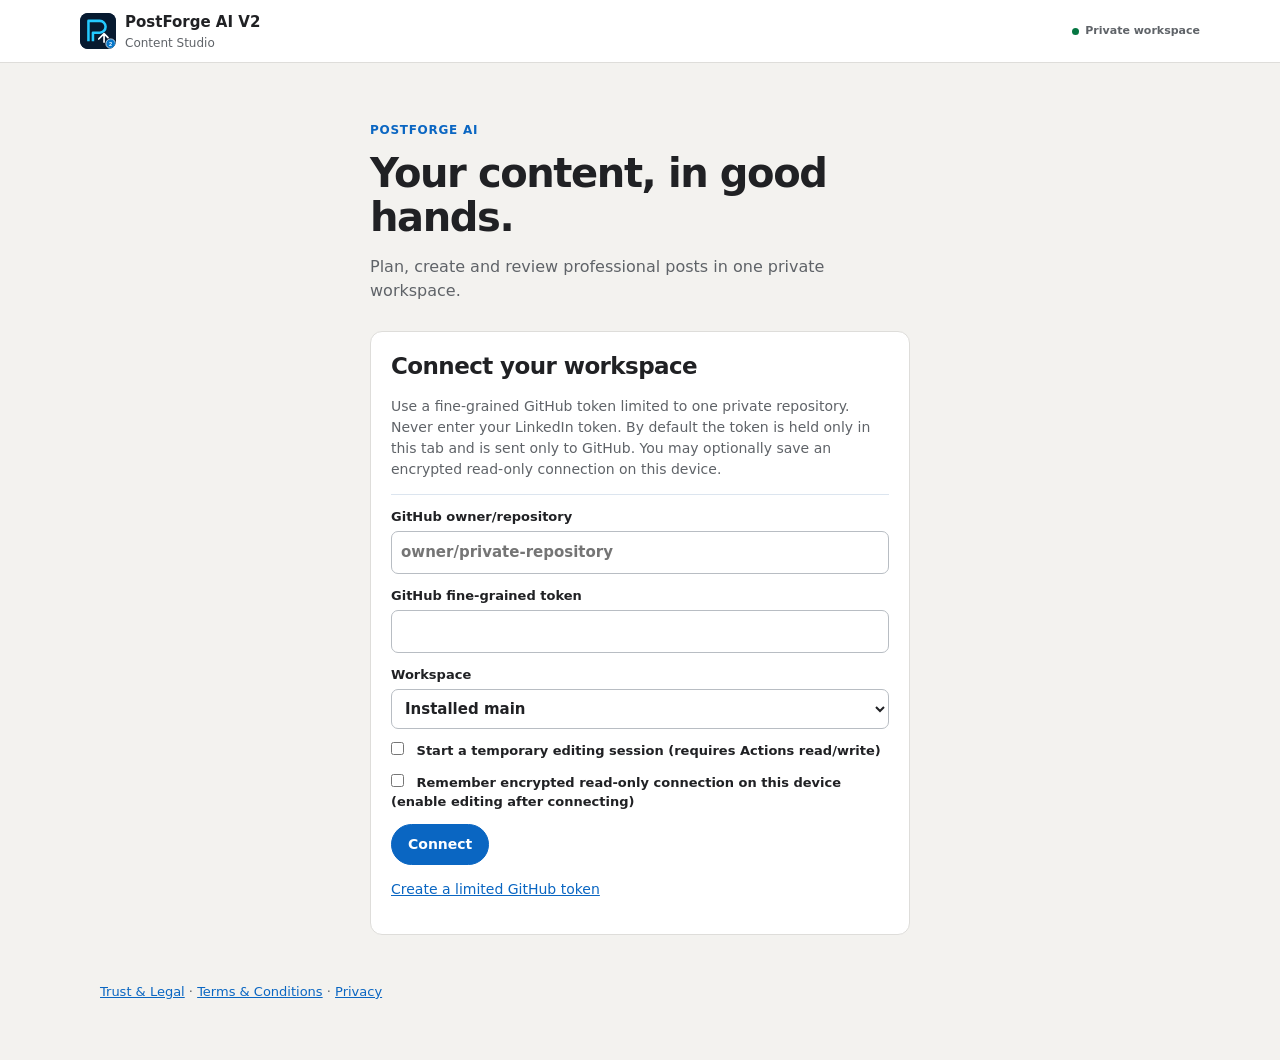
==== mobile/index.html @ 7ee34257 "Expose legal links in hosted workspace" ====
<!doctype html>
<html lang="en"><head><meta charset="utf-8"><meta name="viewport" content="width=device-width,initial-scale=1"><meta name="referrer" content="no-referrer"><meta name="theme-color" content="#ffffff"><meta http-equiv="Content-Security-Policy" content="default-src 'none'; script-src 'self'; style-src 'self'; img-src 'self' blob:; connect-src https://api.github.com; manifest-src 'self'; worker-src 'self'; base-uri 'none'; form-action 'none'; object-src 'none'"><link rel="manifest" href="./manifest.webmanifest"><title>PostForge AI V2 | Content Studio</title><link rel="stylesheet" href="./style.css"><script type="module" src="./app.mjs"></script></head>
<body><header><div class="brand"><img class="mark" src="./logo.svg" alt="PostForge AI V2 logo"><div><strong id="edition-title">PostForge AI V2</strong><small>Content Studio</small></div></div><span class="local"><span class="secure-dot" aria-hidden="true"></span> Private workspace</span></header>
<main><section id="welcome" class="hero"><p class="eyebrow">POSTFORGE AI</p><h1>Your content, in good hands.</h1><p>Plan, create and review professional posts in one private workspace.</p></section>
<div id="notice" role="status" aria-live="polite"></div>
<section id="connect-panel" class="panel"><h2>Connect your workspace</h2><p>Use a fine-grained GitHub token limited to one private repository. Never enter your LinkedIn token. By default the token is held only in this tab and is sent only to GitHub. You may optionally save an encrypted read-only connection on this device.</p><section id="unlock-panel" hidden><h3>Unlock saved workspace</h3><p>Enter your separate device passphrase. Unlock starts in read-only mode.</p><form id="unlock-form"><label>Device passphrase<input id="unlock-pass" type="password" required maxlength="256" autocomplete="off"></label><button>Unlock workspace</button></form><p><button id="forget" type="button" class="secondary">Forget saved connection</button></p></section><form id="connect-form"><label>GitHub owner/repository<input id="repo" required placeholder="owner/private-repository" autocomplete="off"></label><label>GitHub fine-grained token<input id="access" type="password" required autocomplete="off" spellcheck="false"></label><label>Workspace<select id="branch"><option value="main">Installed main</option><option value="v2-core-development">Development preview (read only)</option></select></label><label><input type="checkbox" id="enable-write"> Start a temporary editing session (requires Actions read/write)</label><label id="direct-duration-field" hidden>Editing duration<select id="direct-duration"><option value="15">15 minutes (default)</option><option value="30">30 minutes</option><option value="60">1 hour</option><option value="480">8 hours</option><option value="1440">1 day</option><option value="10080">7 days</option><option value="20160">14 days</option><option value="43200">30 days</option></select></label><label><input type="checkbox" id="remember"> Remember encrypted read-only connection on this device (enable editing after connecting)</label><div id="vault-fields" hidden><label>New device passphrase<input id="vault-pass" type="password" minlength="12" maxlength="256" autocomplete="new-password"></label><label>Repeat passphrase<input id="vault-repeat" type="password" minlength="12" maxlength="256" autocomplete="new-password"></label><p>Use a unique passphrase, not your GitHub password. Avoid shared devices. A saved token remains usable until revoked or expired.</p></div><button>Connect</button></form><p><a href="https://github.com/settings/personal-access-tokens/new" target="_blank" rel="noopener noreferrer">Create a limited GitHub token</a></p></section><div id="workspace" hidden><nav class="primary-nav" aria-label="Workspace"><button type="button" data-tab="calendar" class="active" aria-current="page"><svg viewBox="0 0 24 24" fill="none" stroke="currentColor" stroke-width="1.7" stroke-linecap="round" stroke-linejoin="round" aria-hidden="true"><rect x="3" y="5" width="18" height="16" rx="2"/><path d="M7 3v4m10-4v4M3 10h18m-13 4h2m4 0h2m-8 3h2"/></svg><span>Calendar</span></button><button type="button" data-tab="research"><svg viewBox="0 0 24 24" fill="none" stroke="currentColor" stroke-width="1.7" stroke-linecap="round" stroke-linejoin="round" aria-hidden="true"><path d="M12 3l2.2 6.8L21 12l-6.8 2.2L12 21l-2.2-6.8L3 12l6.8-2.2L12 3z"/></svg><span>Research &amp; AI</span></button><button type="button" data-tab="drafts"><svg viewBox="0 0 24 24" fill="none" stroke="currentColor" stroke-width="1.7" stroke-linecap="round" stroke-linejoin="round" aria-hidden="true"><path d="M14 2H6a2 2 0 0 0-2 2v16a2 2 0 0 0 2 2h12a2 2 0 0 0 2-2V8zM14 2v6h6M8 13h8m-8 4h6"/></svg><span>Drafts</span></button><button type="button" data-tab="approval"><svg viewBox="0 0 24 24" fill="none" stroke="currentColor" stroke-width="1.7" stroke-linecap="round" stroke-linejoin="round" aria-hidden="true"><rect x="3" y="4" width="18" height="16" rx="3"/><path d="m7 12 3 3 7-7"/></svg><span>Approval</span><span id="approval-count" class="nav-count">0</span></button><button type="button" data-tab="settings"><svg viewBox="0 0 24 24" fill="none" stroke="currentColor" stroke-width="1.7" stroke-linecap="round" stroke-linejoin="round" aria-hidden="true"><circle cx="5" cy="12" r="1.5"/><circle cx="12" cy="12" r="1.5"/><circle cx="19" cy="12" r="1.5"/></svg><span>More</span></button></nav><section id="action-panel" class="panel action-panel" hidden aria-labelledby="action-title"><div class="action-heading"><span id="action-indicator" class="action-indicator" aria-hidden="true"></span><div><h3 id="action-title">Recent action</h3><p id="action-detail" role="status" aria-live="polite"></p></div></div><div class="actions"><button id="check-run" class="secondary" hidden>Check last action</button><button id="recover-run" class="secondary" hidden>Find previous action</button><button id="dismiss-action" class="secondary" hidden>Dismiss</button><a id="action-history" target="_blank" rel="noopener noreferrer" hidden>Workflow details</a></div><div id="recovery-list" hidden></div></section><div class="page-stack">
<section id="calendar" data-page class="panel"><div class="heading"><div><h2>Content calendar</h2><p>Plan your publishing week.</p></div><button id="refresh" class="secondary">Refresh</button></div>
<div class="metrics" id="metrics"></div><div class="controls"><label>Start date<input id="start" type="date"></label><label>Window<select id="days"><option>30</option><option>7</option><option>60</option><option>90</option></select></label><label>Status<select id="filter"><option value="">All</option><option>draft</option><option>approved</option><option>queued</option><option>published</option><option>archived</option><option>missed-review</option><option>review-claim</option><option>queue-conflict</option></select></label><label>Search<input id="search" placeholder="Topic, title or series"></label></div><div class="calendar-week"><div class="calendar-week-heading"><button type="button" id="week-prev" class="secondary" aria-label="Previous calendar week">‹</button><strong id="week-label"></strong><button type="button" id="week-next" class="secondary" aria-label="Next calendar week">›</button></div><div id="week-days" class="calendar-week-days" aria-label="Filter posts by UTC date"></div><div class="calendar-week-footer"><button type="button" id="week-all" class="secondary">All dates</button><small id="week-filter" aria-live="polite"></small></div></div><div class="section-heading"><h3>Posts</h3><button type="button" class="text-link" data-go="delivery">Delivery status ›</button></div><div id="calendar-rows"></div></section>
<section id="drafts" data-page class="panel" hidden><div class="heading"><div><h2>Your drafts</h2><p>Open, edit or review a saved post.</p></div><button id="new">New draft</button></div><div id="draft-list"></div>
<div class="page-footer-actions"><button type="button" class="secondary" data-go="import-page">Import drafts</button><button type="button" class="secondary" data-go="manage">Manage drafts</button></div></section><section id="compose" data-page class="panel" hidden><button type="button" class="text-link back-link" data-go="drafts">‹ Back to drafts</button><form id="draft-form"><h3 id="editor-title">Create draft</h3><div class="controls"><label>Draft ID<input name="id" required pattern="[a-z0-9][a-z0-9-]{0,47}"></label><label><span id="draft-date-label">Publication date (UTC)</span><input name="date" type="date" required></label><label>Publication time (optional)<input name="time" type="time" step="60"></label><label>Time zone<input name="schedule_zone" value="Europe/London" list="draft-zones" autocomplete="off" spellcheck="false"><datalist id="draft-zones"><option value="Europe/London"></option><option value="UTC"></option><option value="Europe/Paris"></option><option value="America/New_York"></option><option value="Asia/Kolkata"></option></datalist></label><label>Title<input name="title" required maxlength="120"></label><label>Topic<input name="topic" required maxlength="100"></label><label>Series (optional)<input name="series" pattern="[a-z0-9][a-z0-9-]{0,47}"></label></div><p id="draft-timing-preview" class="muted" role="status" aria-live="polite">Leave time blank to use the existing date-only publishing schedule.</p><p class="muted">Timed posts require the optional timed publishing workflow for reliable best-effort delivery. Saving a draft never publishes it.</p><label>Post text<textarea name="text" required maxlength="3000" rows="7"></textarea></label><label>Sources (one per line)<textarea name="sources" rows="3"></textarea></label><label><input name="remove_source_image" type="checkbox" disabled> Remove previously attached image</label><label>Visual title (optional)<input name="visual_title" maxlength="70"></label><label>Visual points (2–4 lines when using a visual)<textarea name="visual_points" rows="3"></textarea></label><button>Save draft only</button></form>
</section><section id="import-page" data-page class="panel" hidden><button type="button" class="text-link back-link" data-go="settings">‹ Back to tools</button><form id="import-form"><h3>Import an AI content plan</h3><p>Paste a JSON array containing up to 30 draft objects.</p><textarea id="plan" rows="6" required placeholder="[]"></textarea><button>Import drafts only</button></form></section><section id="approval" data-page class="panel" hidden><div class="heading"><div><h2>Approvals</h2><p>Review content before approving. Approval alone never publishes.</p></div><button id="approval-refresh" class="secondary">Refresh</button></div><div id="approval-list"></div><section id="review" hidden><button id="back-approvals" type="button" class="text-link back-link">‹ All approvals</button><div class="review-heading"><div><p class="eyebrow">DRAFT REVIEW</p><h3 id="review-title"></h3></div><span id="review-status" class="review-badge"></span></div><p id="review-meta" class="review-meta"></p><div id="review-data" class="post-text review-copy"></div><div id="review-sources" class="review-sources"></div><p id="review-visual" class="muted"></p><p id="review-warning" class="muted"></p><div id="image-candidates" hidden></div><div id="review-actions" class="actions"></div><details class="schedule-details"><summary>Change publication time</summary><div class="controls"><label>Local date and time<input id="local-time" type="datetime-local"></label><label>IANA timezone<input id="timezone" value="Europe/London"></label><button id="schedule" class="secondary">Set requested time</button></div><p class="muted">Timing changes invalidate approval. Timed delivery is best effort and requires a separately enabled workflow.</p></details></section>
<p id="approval-empty" class="muted">Select a draft to review its full content.</p></section><section id="brand" data-page class="panel" hidden><h2>Brand memory</h2><p>Keep your writing context consistent across AI conversations.</p><form id="brand-form"><label>Brand name<input name="name" required></label><label>Audience<input name="audience" required></label><label>Voice<textarea name="voice" required></textarea></label><label>Goals (one per line)<textarea name="goals"></textarea></label><label>Content pillars<textarea name="pillars"></textarea></label><label>Avoid<textarea name="avoid"></textarea></label><button>Save brand</button></form></section>
<section id="research" data-page class="panel" hidden><div class="heading"><div><h2>Create with AI</h2><p>Research a topic and make it a post.</p></div><button type="button" class="secondary" data-go="history">Activity</button></div><div class="page-footer-actions"><button type="button" class="text-link" data-go="brief-page">Use an external AI brief ›</button></div><section id="pro-panel" hidden><details class="advanced"><summary>How AI research uses your data</summary><p>Generate up to three scheduled drafts per plan. Requires configured free-tier provider keys. Topic, instructions and source excerpts are shared with AI/search providers; brand memory is shared only when selected. Review facts and image rights before publishing.</p></details><form id="pro-form"><label>Topic<input name="topic" maxlength="100" required placeholder="Free AWS cloud course"></label><label>What should the post say?<textarea name="instructions" rows="4" maxlength="1200" required placeholder="Find a free beginner course from AWS, explain what learners gain and include the official link."></textarea></label><label>Official source domains (optional, comma separated)<input name="domains" placeholder="aws.amazon.com, skillbuilder.aws"></label><fieldset id="automation-options" hidden><legend>After research</legend><label>Automation mode<select name="automation"><option value="review">Require approval (recommended)</option><option value="queue">Queue automatically at selected time</option><option value="publish">Publish immediately to LinkedIn</option></select></label><p id="automation-help" class="muted">Save drafts for review. No post is published.</p><p id="pro-image-warning" role="alert" hidden></p></fieldset><label id="smart-visual-option" hidden>Visual preference<select name="visual_mode"><option value="">Automatic detection from your instructions</option><option value="smart">Smart Auto Visual — permitted image or original graphic</option><option value="original">Original generated graphic</option><option value="source-only">Reusable source image only — hold if unavailable</option><option value="text">Text only — no image</option><option value="ai-photo" data-ai-visual hidden>AI image — photorealistic concept</option><option value="ai-illustration" data-ai-visual hidden>AI image — editorial illustration</option><option value="ai-poster" data-ai-visual hidden>AI image — poster artwork</option></select><span id="ai-visual-help" class="muted" hidden>AI image styles require the optional owner-configured Workers Free integration. Only the topic and generated headline are sent to the image provider. If disabled, unavailable or over its free quota, the existing local graphic is used instead. One AI image attempt per plan.</span></label><label id="visual-option" hidden><input name="add_visual" type="checkbox"> Attach an original generated graphic (works with automatic publishing)</label><label id="source-image-option"><input name="find_images" type="checkbox"> Find real source image candidates (approval and official domains required)</label><label>Follow-up to saved draft ID (optional)<input name="reference_id" maxlength="48" placeholder="Choose from an earlier draft" autocomplete="off"></label><div class="timing-grid"><label>Publication date<input name="date" type="date" required></label><label>Time (optional)<input name="time" type="time" step="60"></label><label class="zone-field">Time zone<input name="zone" value="Europe/London" required></label></div><label><input name="use_brand" type="checkbox"> Share my stored brand memory with the model</label><details id="pro-preferences" class="preference-panel advanced" hidden><summary>Default preferences</summary><p class="muted">Save your selected automation mode and visual preference for next time. Every publishing request still requires confirmation. No topics, tokens or draft content are stored here.</p><div class="actions"><button type="button" id="save-pro-preferences" class="secondary">Save defaults</button><button type="button" id="reset-pro-preferences" class="secondary">Reset defaults</button></div><small id="pro-preference-status" aria-live="polite"></small></details><details class="advanced"><summary>Image &amp; publishing policy</summary><p id="visual-policy-help">Smart Auto Visual uses a previously authorised image when available, otherwise a local graphic. Source-only holds an unapproved draft if no authorised image is available. Original graphics are rendered locally. Images without verified reuse permission require review. Automatic queueing uses the existing best-effort timed publisher.</p></details><div class="actions"><button>Research and generate draft</button><button id="pro-add" type="button" class="secondary">Add to upcoming plan</button></div></form><div id="pro-plan" hidden><h3>Upcoming requests (up to 3)</h3><p>These requests stay in memory until you submit the plan.</p><div id="pro-plan-list"></div><button id="pro-submit" type="button">Research all planned drafts</button></div></section></section><section id="history" data-page class="panel" hidden><button type="button" class="text-link back-link" data-go="research">‹ Back to research</button><h2>AI activity</h2><p>Review recent requests and recover safely.</p><section id="pro-recovery" hidden><p>Recent private request records. Restore failed requests for review, or open saved drafts. Never repeat an uncertain publication.</p><div id="pro-recovery-list" aria-live="polite"></div></section><p id="history-unavailable" class="muted" hidden>Request history is available with compatible V2 Pro recovery support.</p></section><section id="brief-page" data-page class="panel" hidden><button type="button" class="text-link back-link" data-go="settings">‹ Back to tools</button><h2>AI brief</h2><p>Review private workspace context before sharing with a trusted assistant.</p><button id="copy-brief">Copy AI brief</button><details class="advanced"><summary>Inspect brief</summary><pre id="brief"></pre></details></section>
<section id="health" data-page class="panel" hidden><h2>Publishing health</h2><p>Based on local publication receipts, not LinkedIn analytics. Uncertain claims require manual review.</p><div id="health-summary" class="metrics"></div><details class="advanced"><summary>Technical details</summary><pre id="health-data"></pre></details></section>
<section id="delivery" data-page class="panel" hidden><button type="button" class="text-link back-link" data-go="calendar">‹ Back to calendar</button><h2>Delivery</h2><p>Scheduled posts and items needing attention.</p><div class="delivery-summary"><h3>Publishing status</h3><div id="delivery-info" aria-live="polite"></div></div></section><section id="manage" data-page class="panel" hidden><button type="button" class="text-link back-link" data-go="drafts">‹ Back to drafts</button><h2>Manage drafts</h2><div id="bulk-delete" hidden><h3>Manage unwanted drafts</h3><p>Select unqueued drafts to remove from the current workspace. Git history is retained.</p><div id="delete-list"></div><button id="delete-selected" type="button" class="secondary">Delete selected drafts</button></div><p id="manage-unavailable" hidden>Draft removal requires a compatible V2 installation.</p></section><section id="settings" data-page class="panel" hidden><h2>Workspace settings</h2><p class="page-subtitle">Connection, preferences and tools.</p><div id="connection" hidden class="connection-card"><div id="connection-label"></div><p id="access-explanation"></p><p id="upgrade-guide" hidden><a href="https://github.com/SalamCircle/postforge-ai/blob/main/docs/V2-ROADMAP.md" target="_blank" rel="noopener noreferrer">View V2 availability and upgrade guidance</a> — no automatic upgrade is triggered.</p><div class="actions"><button id="settings-refresh" type="button" class="secondary">Refresh workspace</button><button id="disconnect" class="secondary">Disconnect</button><button id="enable-edit" class="secondary" hidden>Enable editing</button><button id="lock-edit" class="secondary" hidden>Return to read only</button></div><form id="edit-session" hidden><h3>Temporary editing authorization</h3><p>Use a separate fine-grained GitHub token for this same private repository, with Contents read-only and Actions read/write. Choose how long editing remains active. By default the token stays in memory. You may explicitly save an encrypted authorization on a trusted personal device. GitHub token expiry and permissions apply independently. Actions write can dispatch other workflows.</p><label>Editing token<input id="edit-access" type="password" required autocomplete="off" spellcheck="false"></label><label>Editing duration<select id="edit-duration"><option value="15">15 minutes (default)</option><option value="30">30 minutes</option><option value="60">1 hour</option><option value="480">8 hours</option><option value="1440">1 day</option><option value="10080">7 days</option><option value="20160">14 days</option><option value="43200">30 days</option></select></label><label><input type="checkbox" id="remember-edit"> Remember encrypted editing authorization for the selected duration</label><div id="edit-vault-fields" hidden><label>Editing vault passphrase<input id="edit-pass" type="password" minlength="12" maxlength="256" autocomplete="new-password"></label><label>Repeat passphrase<input id="edit-repeat" type="password" minlength="12" maxlength="256" autocomplete="new-password"></label><p>Use a strong, unique passphrase. Longer durations increase exposure if your device or this website is compromised. Each unlock still requires your passphrase.</p></div><div class="actions"><button>Authorize editing</button><button id="cancel-edit" type="button" class="secondary">Cancel</button></div></form><form id="saved-edit-form" hidden><h3>Unlock saved editing authorization</h3><label>Editing vault passphrase<input id="saved-edit-pass" type="password" required maxlength="256" autocomplete="off"></label><div class="actions"><button>Unlock editing</button><button id="forget-edit" type="button" class="secondary">Forget saved editing token</button></div></form><p id="editing-expiry" hidden></p><a id="runs-link" target="_blank" rel="noopener noreferrer">Open GitHub workflow history</a></div><div class="tool-list"><button type="button" class="tool-link" data-go="brand"><span><strong>Brand profile</strong><small>Audience, voice and content pillars</small></span><span aria-hidden="true">›</span></button><button type="button" class="tool-link" data-go="history"><span><strong>AI activity</strong><small>Request history and recovery</small></span><span aria-hidden="true">›</span></button><button type="button" class="tool-link" data-go="delivery"><span><strong>Delivery</strong><small>Upcoming and overdue posts</small></span><span aria-hidden="true">›</span></button><button type="button" class="tool-link" data-go="health"><span><strong>Publishing health</strong><small>Receipts and unresolved claims</small></span><span aria-hidden="true">›</span></button><button type="button" class="tool-link" data-go="brief-page"><span><strong>AI brief</strong><small>Inspect or copy workspace context</small></span><span aria-hidden="true">›</span></button><button type="button" class="tool-link" data-go="import-page"><span><strong>Import content</strong><small>Bring in a structured draft plan</small></span><span aria-hidden="true">›</span></button><button type="button" class="tool-link" data-go="manage"><span><strong>Manage drafts</strong><small>Remove unwanted unpublished drafts</small></span><span aria-hidden="true">›</span></button></div><details class="advanced"><summary>Privacy &amp; publishing information</summary><p>Actions run in your private GitHub repository. Queued posts may publish later. No plaintext credentials or private post content are saved in browser storage. Optional encrypted authorizations can be forgotten on this device. Live comments and reactions require separately approved LinkedIn permissions.</p></details></section></div></div><dialog id="post-dialog" aria-labelledby="post-title"><div class="heading"><h2 id="post-title">Saved post</h2><button id="close-post" class="secondary" type="button" aria-label="Close post">Close</button></div><p id="post-meta"></p><div id="post-text" class="post-text"></div><p id="post-visual"></p><div class="actions"><button id="copy-post" type="button" class="secondary">Copy full post</button><a id="linkedin-post" target="_blank" rel="noopener noreferrer" hidden>View on LinkedIn</a></div><p id="post-copy-status" role="status"></p></dialog><dialog id="action-dialog" aria-labelledby="confirm-title"><form method="dialog" class="confirm-form"><p class="eyebrow">REVIEWED ACTION</p><h2 id="confirm-title"></h2><p id="confirm-text"></p><div class="actions"><button id="confirm-cancel" class="secondary" value="cancel" autofocus>Cancel</button><button id="confirm-accept" value="confirm">Confirm</button></div></form></dialog><footer aria-label="Legal information"><p><a href="./trust.html" target="_blank" rel="noopener noreferrer">Trust &amp; Legal</a> · <a href="./terms.html" target="_blank" rel="noopener noreferrer">Terms &amp; Conditions</a> · <a href="./privacy.html" target="_blank" rel="noopener noreferrer">Privacy</a></p></footer></main></body></html>
---- mobile/style.css ----
:root{font-family:system-ui,-apple-system,BlinkMacSystemFont,"Segoe UI",sans-serif;color:#14253a;background:#f4f7fb;line-height:1.5}*{box-sizing:border-box}body{margin:0}header{display:flex;justify-content:space-between;align-items:center;gap:12px;background:#fff;border-bottom:1px solid #dce5ef;padding:16px max(20px,calc((100% - 1100px)/2))}.brand{display:flex;align-items:center;gap:12px}.brand small{display:block;color:#52657b}.mark{display:inline-flex;align-items:center;justify-content:center;background:#071a30;color:#24c9ff;font-size:32px;font-weight:800;width:48px;height:48px;border-radius:12px}.mark span{font-size:14px;color:#fff}.local,.eyebrow{font-size:12px;letter-spacing:.06em;color:#0877a9;font-weight:700}main{max-width:1100px;margin:auto;padding:24px 20px 48px}.hero{padding:18px 0 24px}.hero h1{font-size:clamp(30px,5vw,48px);line-height:1.1;margin:10px 0}.hero p,.heading p,p{color:#52657b}h2,h3{margin:0 0 8px;line-height:1.3}nav{display:flex;gap:6px;overflow:auto;padding-bottom:12px}button{background:#075eae;color:white;border:1px solid #075eae;border-radius:9px;padding:11px 15px;font:inherit;font-weight:650;cursor:pointer}button:hover{filter:brightness(.95)}button:disabled{opacity:.5;cursor:default}nav button,.secondary{background:#fff;color:#28425d;border-color:#d7e1ec;white-space:nowrap}nav button.active{background:#e5f1ff;color:#075eae;border-color:#a9c9e9}.panel,aside{background:#fff;border:1px solid #dce5ef;border-radius:18px;padding:24px;margin:12px 0;box-shadow:0 4px 16px #163b6510}.heading{display:flex;align-items:center;justify-content:space-between;gap:12px}.metrics{display:grid;grid-template-columns:repeat(3,minmax(0,1fr));gap:12px;margin:18px 0}.metric{border:1px solid #dce5ef;border-radius:12px;padding:15px;background:#f8fbff}.metric strong{display:block;font-size:30px}.metric small{color:#52657b}.controls{display:flex;flex-wrap:wrap;align-items:end;gap:12px;margin:16px 0}.controls label{flex:1;min-width:130px}label{display:block;font-size:14px;font-weight:600;margin-bottom:12px}input,textarea,select{display:block;width:100%;border:1px solid #c5d1df;border-radius:8px;background:white;color:#14253a;padding:10px;font:inherit;margin-top:5px}textarea{resize:vertical}button:focus-visible,input:focus-visible,textarea:focus-visible,select:focus-visible{outline:3px solid #68b3ef;outline-offset:2px}.row{display:flex;gap:14px;align-items:center;border-bottom:1px solid #e3eaf1;padding:16px 0}.date{flex:none;width:65px;text-align:center;padding:8px;border-radius:10px;background:#edf4fb;font-weight:700;font-size:15px}.rowbody{flex:1;min-width:0;overflow-wrap:anywhere}.rowbody strong,.rowbody small{display:block}.rowbody small,.muted,footer{color:#52657b;font-size:13px}.status{color:#075eae;font-size:13px;font-weight:600}.published{color:#087443}.review-claim,.missed-review,.queue-conflict{color:#9a4b00}form,#review{border-top:1px solid #dce5ef;padding-top:20px;margin-top:20px}pre{white-space:pre-wrap;overflow-wrap:anywhere;background:#f4f7fb;padding:16px;border-radius:10px;font-size:13px;max-height:550px;overflow:auto}.actions{display:flex;flex-wrap:wrap;gap:8px}#notice:not(:empty){padding:12px;border:1px solid #bad5ed;border-radius:10px;background:white;margin:0 0 12px}#notice.error{border-color:#e7adad;color:#9b1c1c}footer{padding:10px 0}[hidden]{display:none!important}@media(max-width:600px){main{padding:14px 12px}header{padding:12px}.panel,aside{padding:16px}.local{font-size:10px}.metric{padding:10px}.metric strong{font-size:24px}.metric small{font-size:11px}.row{gap:9px}.row button{padding:7px}.heading{align-items:start}.date{width:53px;font-size:12px}}
input[type=checkbox]{display:inline-block;width:auto;margin:0 8px 0 0}a{color:#075eae}#connection-label{overflow-wrap:anywhere;font-weight:650;margin-bottom:12px}@media(max-width:600px){button{min-height:44px}input,textarea,select{font-size:16px}}

#post-dialog{width:min(92vw,680px);max-height:85dvh;overflow:auto;border:1px solid #dce5ef;border-radius:18px;padding:22px;color:#14253a;background:#fff}#post-dialog::backdrop{background:#14253a80}.post-text{white-space:pre-wrap;overflow-wrap:anywhere;line-height:1.65;padding:16px 0;border-block:1px solid #dce5ef}.post-title-button{display:block;text-align:left;background:none;color:#14253a;border:0;padding:0;white-space:normal;overflow-wrap:anywhere;width:100%;font-weight:700}.post-title-button:hover{text-decoration:underline}.row .rowbody{min-width:0}#linkedin-post{align-self:center}#post-title{overflow-wrap:anywhere}#edit-session{margin-bottom:12px}

.reviewed-source-image{display:block;max-width:100%;height:auto;border-radius:12px;margin:12px 0}.image-candidate{display:flex;flex-wrap:wrap;align-items:center;gap:8px;margin:12px 0;overflow-wrap:anywhere}

/* Shared V2 / V2 Pro approval experience */
.nav-count{display:inline-grid;place-items:center;min-width:24px;height:24px;padding:0 5px;margin-left:3px;background:#e5f1ff;border-radius:999px;font-size:12px;color:#075eae}
.approval-item{display:flex;flex-direction:column;gap:4px;width:100%;text-align:left;white-space:normal;overflow-wrap:anywhere;background:#fff;color:#14253a;border:1px solid #dce5ef;border-radius:12px;padding:14px;margin:10px 0}
.approval-item-title{font-size:16px;font-weight:700}.approval-item .muted{font-weight:400}
.review-heading{display:flex;justify-content:space-between;gap:12px;align-items:flex-start}.review-heading h3{font-size:clamp(19px,4vw,25px);overflow-wrap:anywhere}.review-heading .eyebrow{margin:0 0 5px}
.review-badge{border-radius:999px;padding:5px 10px;background:#e5f1ff;color:#075eae;font-size:12px;font-weight:700;flex-shrink:0;max-width:40%;overflow-wrap:anywhere}
.review-badge[data-status=approved],.review-badge[data-status=published]{background:#eaf7ef;color:#087443}
.review-meta{font-size:13px;color:#52657b;overflow-wrap:anywhere}.review-copy{font-size:16px;background:#f7f9fc;border:1px solid #e3eaf1;border-radius:12px;padding:18px;line-height:1.75}
.review-sources{display:grid;gap:7px;overflow-wrap:anywhere}.review-sources h4{margin:12px 0 0}.review-sources a{font-size:14px}
#review-actions{margin:18px 0}.schedule-details{border-top:1px solid #dce5ef;padding:12px 0}.schedule-details summary{cursor:pointer;color:#075eae;font-weight:650}
.action-panel{border-left:4px solid #075eae;position:relative}.action-heading{display:flex;gap:12px;align-items:flex-start}.action-heading>div{min-width:0}.action-heading h3{margin-bottom:3px}.action-heading p{margin:0 0 12px;overflow-wrap:anywhere;font-size:14px}
.action-indicator{width:22px;height:22px;border:3px solid #c9e0f7;border-top-color:#075eae;border-radius:50%;flex:none;margin-top:3px}
.action-panel[data-state=pending] .action-indicator{animation:pf-spin 1s linear infinite}
.action-panel[data-state=success]{border-left-color:#087443}.action-panel[data-state=success] .action-indicator{border-color:#087443;background:#eaf7ef}
.action-panel[data-state=warning],.action-panel[data-state=error]{border-left-color:#a65b12}.action-panel[data-state=warning] .action-indicator,.action-panel[data-state=error] .action-indicator{border-color:#a65b12;background:#fff3e4}
#action-history{align-self:center;font-size:14px}#recovery-list{display:grid;gap:8px;margin-top:12px}#recovery-list button{white-space:normal;text-align:left;overflow-wrap:anywhere}
#action-dialog{width:min(92vw,460px);max-height:85dvh;overflow:auto;border:1px solid #dce5ef;border-radius:20px;padding:24px;color:#14253a;background:#fff;box-shadow:0 20px 65px #14253a40}#action-dialog::backdrop{background:#14253a80}
#action-dialog .confirm-form{border:0;margin:0;padding:0}#action-dialog .actions{justify-content:flex-end}#confirm-text{line-height:1.65}
@keyframes pf-spin{to{transform:rotate(360deg)}}@media(prefers-reduced-motion:reduce){.action-panel[data-state=pending] .action-indicator{animation:none}}
@media(max-width:600px){.review-copy{padding:14px}.review-heading{flex-wrap:wrap}.review-badge{max-width:100%}#review-actions button{flex:1 1 44%;white-space:normal}#action-dialog{padding:20px}.action-panel .actions button{white-space:normal}}

.delivery-summary{border:1px solid #dce5ef;border-radius:14px;padding:14px;margin:12px 0;background:#f7f9fc}.delivery-summary h3{margin:0 0 8px}.delivery-summary .approval-item{font-size:14px}.review-badge{max-width:100%;white-space:normal}

#automation-options{border:1px solid #dce5ef;border-radius:14px;padding:14px;margin:12px 0;background:#f7f9fc}#automation-options legend{font-weight:700}#bulk-delete{border-top:1px solid #dce5ef;margin-top:18px;padding-top:14px}.delete-row{display:flex;align-items:center;gap:10px;padding:8px 0;overflow-wrap:anywhere}.delete-row input{width:auto;flex:none}

.recovery-item{border:1px solid #dce5ef;border-radius:12px;padding:14px;margin:12px 0;background:#fff;overflow-wrap:anywhere}.recovery-item p{margin:6px 0}.recovery-item .actions{flex-wrap:wrap}#pro-recovery{margin:24px 0}

.calendar-week{border:1px solid #dce5ef;border-radius:14px;padding:12px;margin:12px 0;background:#f7f9fc}.calendar-week-heading,.calendar-week-footer{display:flex;align-items:center;justify-content:space-between;gap:8px}.calendar-week-heading strong{font-size:14px;text-align:center}.calendar-week-days{display:grid;grid-template-columns:repeat(7,minmax(0,1fr));gap:4px;margin:12px 0}.calendar-day{min-width:0;min-height:66px;padding:5px 0;border:1px solid #dce5ef;border-radius:8px;background:#fff;color:#14253a;display:flex;flex-direction:column;align-items:center;justify-content:center;gap:3px}.calendar-day small{font-size:10px;white-space:nowrap}.calendar-day strong{font-size:17px}.calendar-day[aria-pressed=true]{background:#075eae;color:white;border-color:#075eae}.calendar-week-footer small{font-size:12px;text-align:right}.preference-panel{border:1px solid #dce5ef;border-radius:12px;padding:12px;margin:8px 0}.preference-panel h4{margin:0}.preference-panel .actions{flex-wrap:wrap}.preference-panel small{display:block;margin-top:8px}

/* Focused, lightweight workspace; system fonts and local icons only. */
:root{color:#202124;background:#f3f2ef;--blue:#0a66c2;--ink:#202124;--sub:#5f6368;--line:#deddda}body{background:#f3f2ef}header{position:sticky;top:0;z-index:20;padding:10px max(16px,calc((100% - 1120px)/2));min-height:60px;border-color:var(--line);gap:8px}.brand{gap:9px}.brand strong{font-size:15px}.brand small{font-size:12px;color:var(--sub)}.mark{width:36px;height:36px;border-radius:8px}.local{color:var(--sub);font-size:11px;letter-spacing:0;font-weight:600;display:flex;align-items:center;gap:6px;text-align:right}.secure-dot{width:7px;height:7px;border-radius:50%;background:#057642;flex:none}
main{max-width:1120px;padding:16px 20px 36px}.hero{max-width:540px;margin:18px auto 0;padding:12px 0}.hero h1{font-size:clamp(28px,4vw,40px);letter-spacing:-.035em}.hero .eyebrow{color:var(--blue)}.workspace-connected #welcome{display:none}#connect-panel{max-width:540px;margin:0 auto 24px}#connect-panel form{margin-top:12px;padding-top:12px}#connect-panel p{font-size:14px}
.panel{border:1px solid var(--line);border-radius:12px;box-shadow:none;padding:20px;margin:12px 0;background:#fff;min-width:0}.page-stack{max-width:820px;margin:0 auto}.page-stack>.panel{margin-top:12px}h2{font-size:23px;letter-spacing:-.025em}h3{font-size:17px}p,.heading p,.hero p{color:var(--sub)}.heading p,.page-subtitle{margin:4px 0 0;font-size:14px}.heading{margin-bottom:12px;align-items:center}button{background:var(--blue);border-color:var(--blue);border-radius:22px;padding:9px 16px;font-weight:650;font-size:14px;min-height:40px}button.secondary{background:#fff;color:var(--blue);border-color:#9eb9d3}.secondary:hover{background:#edf5fc;filter:none}a{color:var(--blue)}.text-link{background:transparent;color:var(--blue);border:0;padding:7px 0;text-align:left;min-height:36px;white-space:normal}.back-link{display:block;margin-bottom:10px}.page-footer-actions{display:flex;gap:10px;flex-wrap:wrap;margin:12px 0}.section-heading{display:flex;align-items:center;justify-content:space-between;gap:8px;margin:12px 0 2px}.section-heading h3{margin:0}.primary-nav{position:sticky;top:60px;z-index:15;display:grid;grid-template-columns:repeat(5,minmax(0,1fr));gap:0;background:white;border:1px solid var(--line);border-radius:10px;padding:0;overflow:visible;max-width:820px;margin:auto}.primary-nav button{position:relative;display:flex;justify-content:center;align-items:center;gap:7px;white-space:normal;line-height:1.2;background:none;border:0;border-radius:0;color:var(--sub);min-height:54px;padding:6px;font-size:13px;font-weight:600}.primary-nav button svg{width:21px;height:21px;flex:none}.primary-nav button.active{color:var(--blue);background:#f4f8fd;box-shadow:inset 0 -3px var(--blue);border-color:transparent}.primary-nav .nav-count{min-width:18px;height:18px;font-size:10px;margin:0;padding:0 4px;background:#e6eef8;color:#084e99}.primary-nav .nav-count[data-empty=true]{display:none}
.metrics{gap:8px;margin:12px 0}.metric{background:#fff;border:1px solid var(--line);border-radius:9px;padding:12px}.metric strong{font-size:25px;line-height:1.2;color:var(--ink);margin-top:3px}.metric small{color:var(--sub);font-size:12px}.controls{display:grid;grid-template-columns:repeat(2,minmax(0,1fr));gap:8px 12px;margin:12px 0;align-items:end}.controls label{min-width:0;margin:0}.controls button{justify-self:start}label{font-size:13px;color:var(--ink);margin:0 0 12px}input,textarea,select{border-color:#b8bdc3;border-radius:7px;padding:9px;color:var(--ink);font-size:15px;min-width:0;max-width:100%}textarea{min-height:70px}input[type=checkbox]{accent-color:var(--blue)}label .muted{display:block;font-size:12px;font-weight:400;margin-top:6px}.timing-grid{display:grid;grid-template-columns:repeat(2,minmax(0,1fr));gap:8px 12px}.timing-grid .zone-field{grid-column:1/-1}.calendar-week{background:white;border-color:var(--line);padding:9px;border-radius:9px;margin:12px 0}.calendar-day{min-height:57px;border-radius:7px;border-color:var(--line);padding:3px}.calendar-day[aria-pressed=true]{background:var(--blue);border-color:var(--blue)}.calendar-week-heading .secondary{min-height:36px;padding:5px 13px}.calendar-week-footer .secondary{min-height:34px;padding:4px 10px}.row{padding:12px 0;border-color:#e9e8e6;gap:10px}.row:last-child{border:0}.date{background:#f3f2ef;border-radius:7px;color:#444;font-size:12px;width:54px}.post-title-button{min-height:auto;color:var(--ink);font-size:15px}.status{color:var(--blue);font-size:12px}.published{color:#057642}.approval-item{padding:12px;border-color:var(--line);border-radius:8px;margin:8px 0}.approval-item-title{font-size:15px}.review-copy{background:#fff;border-color:var(--line);border-radius:8px;line-height:1.65;padding:15px}.review-heading .eyebrow{display:none}.review-meta{color:var(--sub)}#review{border:0;padding-top:0;margin:0}#review-actions{gap:7px}.review-badge{background:#e8f1fb;color:#084e99}.schedule-details summary,.advanced summary{cursor:pointer;color:var(--blue);font-size:14px;font-weight:650}.advanced{border:1px solid var(--line);border-radius:8px;padding:10px 12px;margin:12px 0}.advanced p{margin:8px 0;font-size:13px}.advanced pre{max-height:440px}.connection-card{border:1px solid var(--line);border-radius:10px;padding:14px;margin:12px 0}#connection-label{font-size:13px;margin-bottom:6px}#access-explanation{font-size:13px;margin:6px 0}.tool-list{display:grid;gap:0;margin:8px 0}.tool-link{background:none;border:0;border-bottom:1px solid #e8e7e5;border-radius:0;color:var(--ink);width:100%;padding:13px 0;text-align:left;display:flex;justify-content:space-between;align-items:center;gap:12px}.tool-link strong,.tool-link small{display:block}.tool-link small{font-size:12px;color:var(--sub);font-weight:400;margin-top:3px}.tool-link>span:last-child{color:var(--blue);font-size:24px;line-height:1}.tool-link:hover{background:#f8f8f7;filter:none}.delivery-summary,#automation-options,.preference-panel{background:#fff;border-color:var(--line);border-radius:8px;padding:10px 12px;margin:10px 0}#automation-options label{margin-bottom:4px}#automation-help{margin:4px 0;font-size:12px}#pro-panel>form,#compose>form,#import-page>form{border:0;padding:0;margin:12px 0}#pro-panel>form>.actions{margin-top:12px}#pro-recovery{margin:12px 0}.recovery-item{border-color:var(--line);border-radius:8px;padding:12px;margin:8px 0}#bulk-delete{border:0;padding:0;margin:12px 0}#notice:not(:empty){max-width:820px;margin:0 auto 8px;padding:10px 12px;font-size:13px;border-radius:8px}#notice.error{background:#fff7f5}.action-panel{max-width:820px;margin:10px auto;border-radius:9px;padding:12px}.action-heading h3{font-size:15px}.action-heading p{font-size:13px;margin-bottom:7px}.action-panel button{min-height:36px;padding:6px 12px}.show-more{width:100%;margin-top:8px}.muted{color:var(--sub)}button:focus-visible,input:focus-visible,textarea:focus-visible,select:focus-visible,summary:focus-visible,a:focus-visible{outline:2px solid var(--blue);outline-offset:3px}
@media(min-width:760px){.controls{grid-template-columns:repeat(4,minmax(0,1fr))}.timing-grid{grid-template-columns:repeat(3,minmax(0,1fr))}.timing-grid .zone-field{grid-column:auto}.tool-list{grid-template-columns:repeat(2,minmax(0,1fr));column-gap:24px}.page-stack>.panel{padding:24px}}
@media(max-width:719px){header{min-height:54px;padding:8px 14px}.brand strong{font-size:14px}.mark{width:32px;height:32px}main{padding:10px 10px 24px}.workspace-connected main{padding-bottom:calc(86px + env(safe-area-inset-bottom))}.primary-nav{position:fixed;bottom:0;top:auto;left:0;right:0;max-width:none;border:0;border-top:1px solid var(--line);border-radius:0;box-shadow:0 -2px 10px #2021240a;padding:3px 4px calc(3px + env(safe-area-inset-bottom));z-index:30}.primary-nav button{min-height:58px;flex-direction:column;gap:3px;padding:4px 2px;font-size:10px;letter-spacing:0}.primary-nav button.active{box-shadow:inset 0 3px var(--blue);background:#fff}.primary-nav button svg{width:23px;height:23px}.primary-nav .nav-count{position:absolute;top:3px;left:calc(50% + 8px)}.panel,.page-stack>.panel{padding:15px;margin:8px 0;border-radius:10px}h2{font-size:21px}.heading{margin-bottom:10px}.heading p{font-size:13px}.local{font-size:10px}.metric{padding:8px}.metric strong{font-size:22px}.metric small{font-size:10px}.row button.secondary{min-height:42px;padding:6px 11px}.date{width:43px;font-size:11px}.row{gap:8px}.controls{gap:8px}.calendar-day{min-height:53px}.calendar-day strong{font-size:15px}.calendar-day small{font-size:9px}input,textarea,select{font-size:16px}button{min-height:44px}.text-link{min-height:40px}.action-panel .actions{gap:6px}.action-panel .actions button{min-height:40px}#review-actions button{flex:1 1 42%;white-space:normal}.review-copy{padding:12px}#action-dialog,#post-dialog{border-radius:12px;max-height:85dvh}.hero{margin-top:8px}html{scroll-padding-top:62px;scroll-padding-bottom:80px}}
@media(max-width:359px){.local{display:none}.primary-nav button{font-size:9px}.calendar-day small{font-size:8px}.controls,.timing-grid{grid-template-columns:1fr}.timing-grid .zone-field{grid-column:auto}}
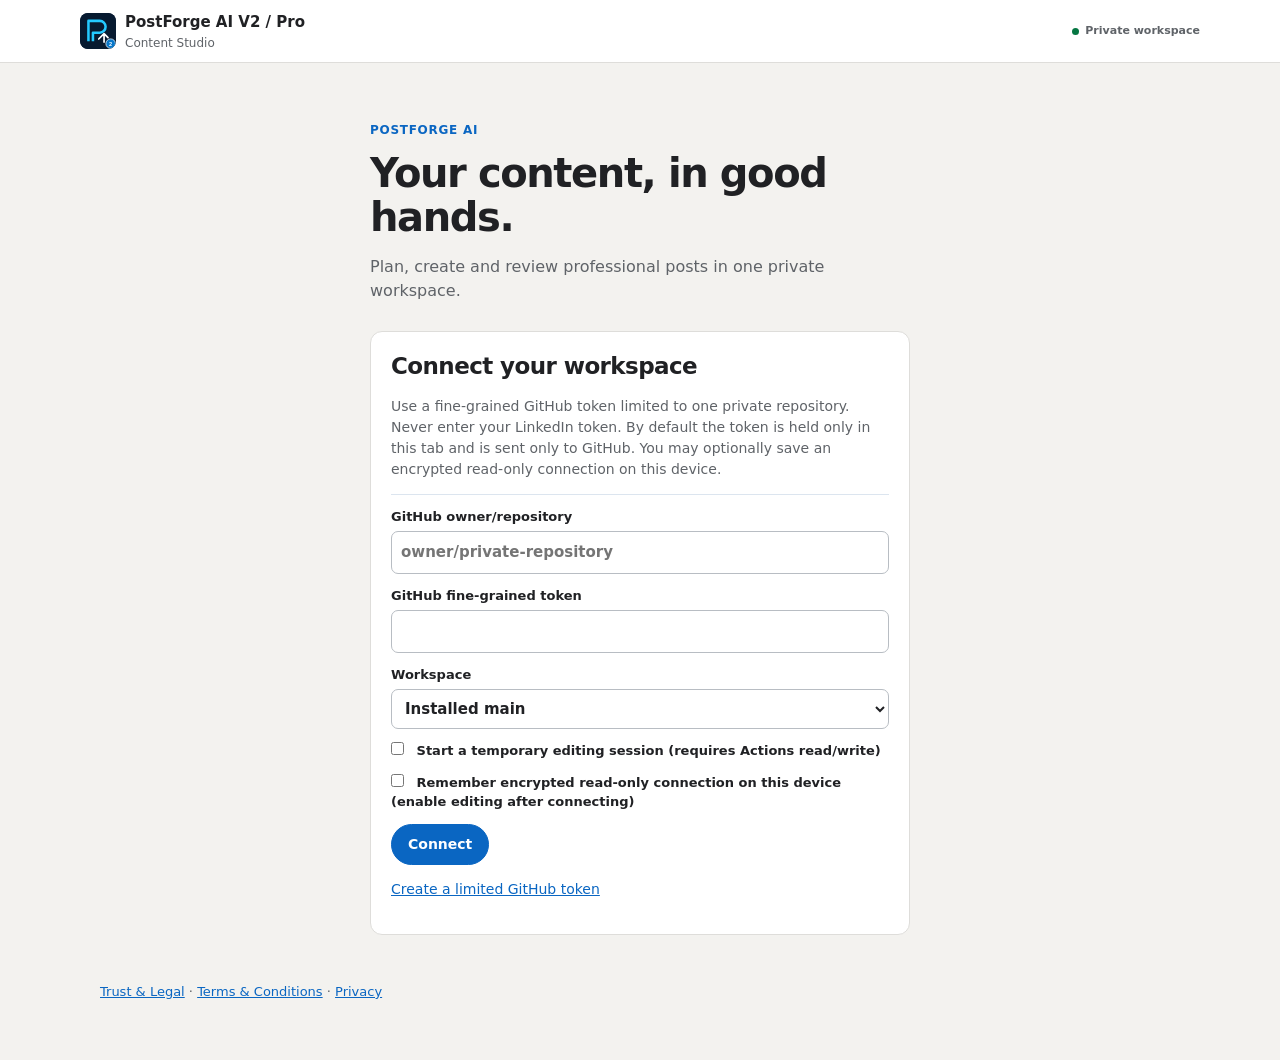
==== commit 0463689a: "Show shared login branding and detected edition logo" ====
--- a/mobile/index.html
+++ b/mobile/index.html
@@ -1,6 +1,6 @@
 <!doctype html>
-<html lang="en"><head><meta charset="utf-8"><meta name="viewport" content="width=device-width,initial-scale=1"><meta name="referrer" content="no-referrer"><meta name="theme-color" content="#ffffff"><meta http-equiv="Content-Security-Policy" content="default-src 'none'; script-src 'self'; style-src 'self'; img-src 'self' blob:; connect-src https://api.github.com; manifest-src 'self'; worker-src 'self'; base-uri 'none'; form-action 'none'; object-src 'none'"><link rel="manifest" href="./manifest.webmanifest"><title>PostForge AI V2 | Content Studio</title><link rel="stylesheet" href="./style.css"><script type="module" src="./app.mjs"></script></head>
-<body><header><div class="brand"><img class="mark" src="./logo.svg" alt="PostForge AI V2 logo"><div><strong id="edition-title">PostForge AI V2</strong><small>Content Studio</small></div></div><span class="local"><span class="secure-dot" aria-hidden="true"></span> Private workspace</span></header>
+<html lang="en"><head><meta charset="utf-8"><meta name="viewport" content="width=device-width,initial-scale=1"><meta name="referrer" content="no-referrer"><meta name="theme-color" content="#ffffff"><meta http-equiv="Content-Security-Policy" content="default-src 'none'; script-src 'self'; style-src 'self'; img-src 'self' blob:; connect-src https://api.github.com; manifest-src 'self'; worker-src 'self'; base-uri 'none'; form-action 'none'; object-src 'none'"><link rel="manifest" href="./manifest.webmanifest"><title>PostForge AI V2 / Pro | Content Studio</title><link rel="stylesheet" href="./style.css"><script type="module" src="./app.mjs"></script></head>
+<body><header><div class="brand"><img class="mark" src="./logo.svg" id="edition-logo" alt="PostForge AI logo"><div><strong id="edition-title">PostForge AI V2 / Pro</strong><small>Content Studio</small></div></div><span class="local"><span class="secure-dot" aria-hidden="true"></span> Private workspace</span></header>
 <main><section id="welcome" class="hero"><p class="eyebrow">POSTFORGE AI</p><h1>Your content, in good hands.</h1><p>Plan, create and review professional posts in one private workspace.</p></section>
 <div id="notice" role="status" aria-live="polite"></div>
 <section id="connect-panel" class="panel"><h2>Connect your workspace</h2><p>Use a fine-grained GitHub token limited to one private repository. Never enter your LinkedIn token. By default the token is held only in this tab and is sent only to GitHub. You may optionally save an encrypted read-only connection on this device.</p><section id="unlock-panel" hidden><h3>Unlock saved workspace</h3><p>Enter your separate device passphrase. Unlock starts in read-only mode.</p><form id="unlock-form"><label>Device passphrase<input id="unlock-pass" type="password" required maxlength="256" autocomplete="off"></label><button>Unlock workspace</button></form><p><button id="forget" type="button" class="secondary">Forget saved connection</button></p></section><form id="connect-form"><label>GitHub owner/repository<input id="repo" required placeholder="owner/private-repository" autocomplete="off"></label><label>GitHub fine-grained token<input id="access" type="password" required autocomplete="off" spellcheck="false"></label><label>Workspace<select id="branch"><option value="main">Installed main</option><option value="v2-core-development">Development preview (read only)</option></select></label><label><input type="checkbox" id="enable-write"> Start a temporary editing session (requires Actions read/write)</label><label id="direct-duration-field" hidden>Editing duration<select id="direct-duration"><option value="15">15 minutes (default)</option><option value="30">30 minutes</option><option value="60">1 hour</option><option value="480">8 hours</option><option value="1440">1 day</option><option value="10080">7 days</option><option value="20160">14 days</option><option value="43200">30 days</option></select></label><label><input type="checkbox" id="remember"> Remember encrypted read-only connection on this device (enable editing after connecting)</label><div id="vault-fields" hidden><label>New device passphrase<input id="vault-pass" type="password" minlength="12" maxlength="256" autocomplete="new-password"></label><label>Repeat passphrase<input id="vault-repeat" type="password" minlength="12" maxlength="256" autocomplete="new-password"></label><p>Use a unique passphrase, not your GitHub password. Avoid shared devices. A saved token remains usable until revoked or expired.</p></div><button>Connect</button></form><p><a href="https://github.com/settings/personal-access-tokens/new" target="_blank" rel="noopener noreferrer">Create a limited GitHub token</a></p></section><div id="workspace" hidden><nav class="primary-nav" aria-label="Workspace"><button type="button" data-tab="calendar" class="active" aria-current="page"><svg viewBox="0 0 24 24" fill="none" stroke="currentColor" stroke-width="1.7" stroke-linecap="round" stroke-linejoin="round" aria-hidden="true"><rect x="3" y="5" width="18" height="16" rx="2"/><path d="M7 3v4m10-4v4M3 10h18m-13 4h2m4 0h2m-8 3h2"/></svg><span>Calendar</span></button><button type="button" data-tab="research"><svg viewBox="0 0 24 24" fill="none" stroke="currentColor" stroke-width="1.7" stroke-linecap="round" stroke-linejoin="round" aria-hidden="true"><path d="M12 3l2.2 6.8L21 12l-6.8 2.2L12 21l-2.2-6.8L3 12l6.8-2.2L12 3z"/></svg><span>Research &amp; AI</span></button><button type="button" data-tab="drafts"><svg viewBox="0 0 24 24" fill="none" stroke="currentColor" stroke-width="1.7" stroke-linecap="round" stroke-linejoin="round" aria-hidden="true"><path d="M14 2H6a2 2 0 0 0-2 2v16a2 2 0 0 0 2 2h12a2 2 0 0 0 2-2V8zM14 2v6h6M8 13h8m-8 4h6"/></svg><span>Drafts</span></button><button type="button" data-tab="approval"><svg viewBox="0 0 24 24" fill="none" stroke="currentColor" stroke-width="1.7" stroke-linecap="round" stroke-linejoin="round" aria-hidden="true"><rect x="3" y="4" width="18" height="16" rx="3"/><path d="m7 12 3 3 7-7"/></svg><span>Approval</span><span id="approval-count" class="nav-count">0</span></button><button type="button" data-tab="settings"><svg viewBox="0 0 24 24" fill="none" stroke="currentColor" stroke-width="1.7" stroke-linecap="round" stroke-linejoin="round" aria-hidden="true"><circle cx="5" cy="12" r="1.5"/><circle cx="12" cy="12" r="1.5"/><circle cx="19" cy="12" r="1.5"/></svg><span>More</span></button></nav><section id="action-panel" class="panel action-panel" hidden aria-labelledby="action-title"><div class="action-heading"><span id="action-indicator" class="action-indicator" aria-hidden="true"></span><div><h3 id="action-title">Recent action</h3><p id="action-detail" role="status" aria-live="polite"></p></div></div><div class="actions"><button id="check-run" class="secondary" hidden>Check last action</button><button id="recover-run" class="secondary" hidden>Find previous action</button><button id="dismiss-action" class="secondary" hidden>Dismiss</button><a id="action-history" target="_blank" rel="noopener noreferrer" hidden>Workflow details</a></div><div id="recovery-list" hidden></div></section><div class="page-stack">
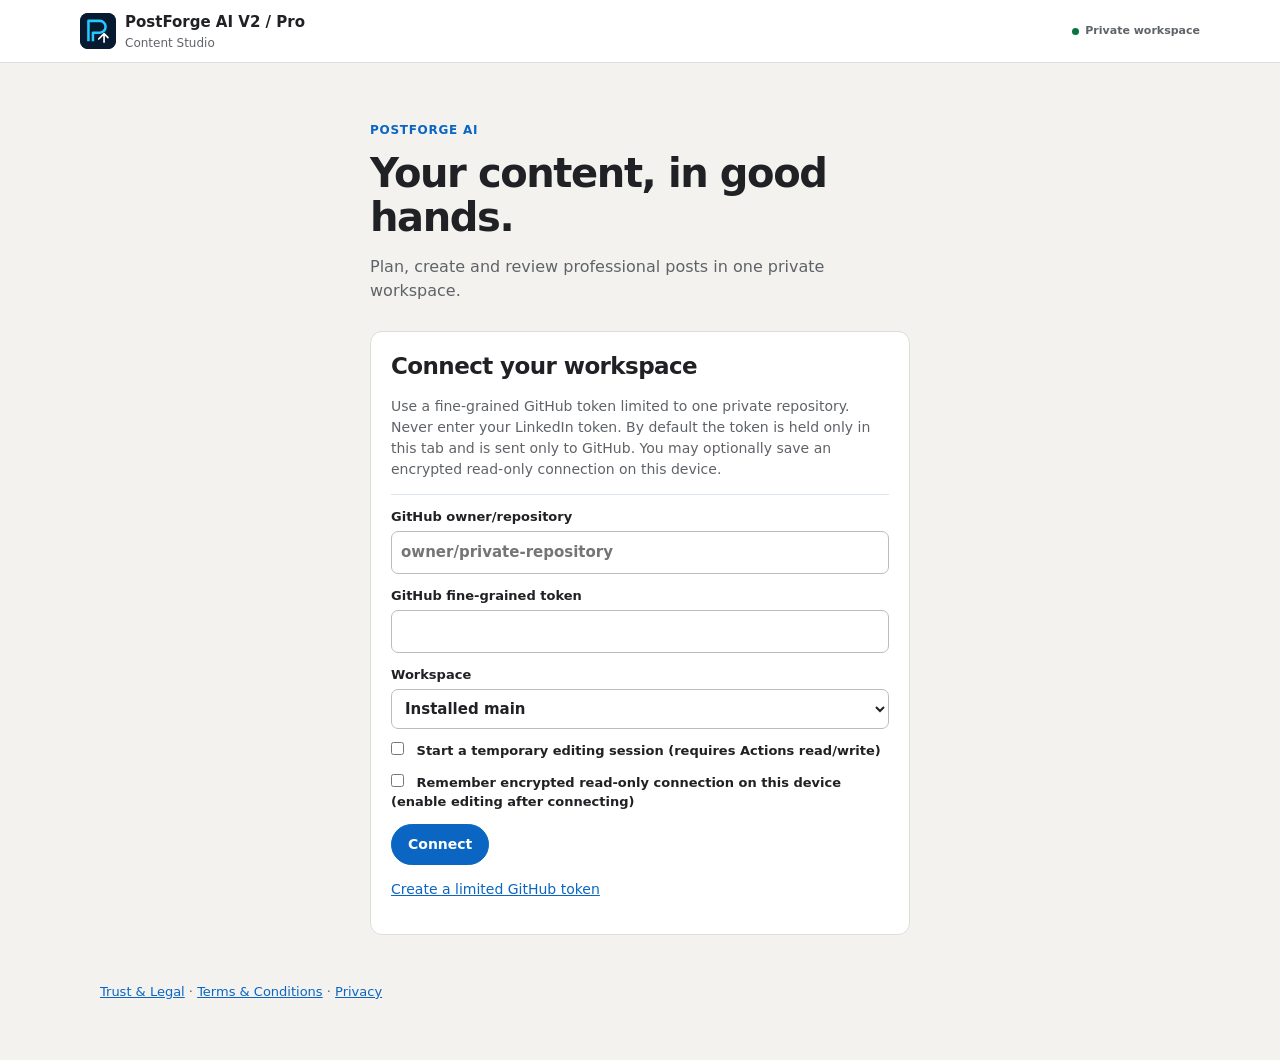
==== commit 0f7e3d48: "Remove legacy V2-only login and installed app branding" ====
--- a/mobile/index.html
+++ b/mobile/index.html
@@ -1,6 +1,6 @@
 <!doctype html>
 <html lang="en"><head><meta charset="utf-8"><meta name="viewport" content="width=device-width,initial-scale=1"><meta name="referrer" content="no-referrer"><meta name="theme-color" content="#ffffff"><meta http-equiv="Content-Security-Policy" content="default-src 'none'; script-src 'self'; style-src 'self'; img-src 'self' blob:; connect-src https://api.github.com; manifest-src 'self'; worker-src 'self'; base-uri 'none'; form-action 'none'; object-src 'none'"><link rel="manifest" href="./manifest.webmanifest"><title>PostForge AI V2 / Pro | Content Studio</title><link rel="stylesheet" href="./style.css"><script type="module" src="./app.mjs"></script></head>
-<body><header><div class="brand"><img class="mark" src="./logo.svg" id="edition-logo" alt="PostForge AI logo"><div><strong id="edition-title">PostForge AI V2 / Pro</strong><small>Content Studio</small></div></div><span class="local"><span class="secure-dot" aria-hidden="true"></span> Private workspace</span></header>
+<body><header><div class="brand"><img class="mark" src="./logo-shared.svg" id="edition-logo" alt="PostForge AI logo"><div><strong id="edition-title">PostForge AI V2 / Pro</strong><small>Content Studio</small></div></div><span class="local"><span class="secure-dot" aria-hidden="true"></span> Private workspace</span></header>
 <main><section id="welcome" class="hero"><p class="eyebrow">POSTFORGE AI</p><h1>Your content, in good hands.</h1><p>Plan, create and review professional posts in one private workspace.</p></section>
 <div id="notice" role="status" aria-live="polite"></div>
 <section id="connect-panel" class="panel"><h2>Connect your workspace</h2><p>Use a fine-grained GitHub token limited to one private repository. Never enter your LinkedIn token. By default the token is held only in this tab and is sent only to GitHub. You may optionally save an encrypted read-only connection on this device.</p><section id="unlock-panel" hidden><h3>Unlock saved workspace</h3><p>Enter your separate device passphrase. Unlock starts in read-only mode.</p><form id="unlock-form"><label>Device passphrase<input id="unlock-pass" type="password" required maxlength="256" autocomplete="off"></label><button>Unlock workspace</button></form><p><button id="forget" type="button" class="secondary">Forget saved connection</button></p></section><form id="connect-form"><label>GitHub owner/repository<input id="repo" required placeholder="owner/private-repository" autocomplete="off"></label><label>GitHub fine-grained token<input id="access" type="password" required autocomplete="off" spellcheck="false"></label><label>Workspace<select id="branch"><option value="main">Installed main</option><option value="v2-core-development">Development preview (read only)</option></select></label><label><input type="checkbox" id="enable-write"> Start a temporary editing session (requires Actions read/write)</label><label id="direct-duration-field" hidden>Editing duration<select id="direct-duration"><option value="15">15 minutes (default)</option><option value="30">30 minutes</option><option value="60">1 hour</option><option value="480">8 hours</option><option value="1440">1 day</option><option value="10080">7 days</option><option value="20160">14 days</option><option value="43200">30 days</option></select></label><label><input type="checkbox" id="remember"> Remember encrypted read-only connection on this device (enable editing after connecting)</label><div id="vault-fields" hidden><label>New device passphrase<input id="vault-pass" type="password" minlength="12" maxlength="256" autocomplete="new-password"></label><label>Repeat passphrase<input id="vault-repeat" type="password" minlength="12" maxlength="256" autocomplete="new-password"></label><p>Use a unique passphrase, not your GitHub password. Avoid shared devices. A saved token remains usable until revoked or expired.</p></div><button>Connect</button></form><p><a href="https://github.com/settings/personal-access-tokens/new" target="_blank" rel="noopener noreferrer">Create a limited GitHub token</a></p></section><div id="workspace" hidden><nav class="primary-nav" aria-label="Workspace"><button type="button" data-tab="calendar" class="active" aria-current="page"><svg viewBox="0 0 24 24" fill="none" stroke="currentColor" stroke-width="1.7" stroke-linecap="round" stroke-linejoin="round" aria-hidden="true"><rect x="3" y="5" width="18" height="16" rx="2"/><path d="M7 3v4m10-4v4M3 10h18m-13 4h2m4 0h2m-8 3h2"/></svg><span>Calendar</span></button><button type="button" data-tab="research"><svg viewBox="0 0 24 24" fill="none" stroke="currentColor" stroke-width="1.7" stroke-linecap="round" stroke-linejoin="round" aria-hidden="true"><path d="M12 3l2.2 6.8L21 12l-6.8 2.2L12 21l-2.2-6.8L3 12l6.8-2.2L12 3z"/></svg><span>Research &amp; AI</span></button><button type="button" data-tab="drafts"><svg viewBox="0 0 24 24" fill="none" stroke="currentColor" stroke-width="1.7" stroke-linecap="round" stroke-linejoin="round" aria-hidden="true"><path d="M14 2H6a2 2 0 0 0-2 2v16a2 2 0 0 0 2 2h12a2 2 0 0 0 2-2V8zM14 2v6h6M8 13h8m-8 4h6"/></svg><span>Drafts</span></button><button type="button" data-tab="approval"><svg viewBox="0 0 24 24" fill="none" stroke="currentColor" stroke-width="1.7" stroke-linecap="round" stroke-linejoin="round" aria-hidden="true"><rect x="3" y="4" width="18" height="16" rx="3"/><path d="m7 12 3 3 7-7"/></svg><span>Approval</span><span id="approval-count" class="nav-count">0</span></button><button type="button" data-tab="settings"><svg viewBox="0 0 24 24" fill="none" stroke="currentColor" stroke-width="1.7" stroke-linecap="round" stroke-linejoin="round" aria-hidden="true"><circle cx="5" cy="12" r="1.5"/><circle cx="12" cy="12" r="1.5"/><circle cx="19" cy="12" r="1.5"/></svg><span>More</span></button></nav><section id="action-panel" class="panel action-panel" hidden aria-labelledby="action-title"><div class="action-heading"><span id="action-indicator" class="action-indicator" aria-hidden="true"></span><div><h3 id="action-title">Recent action</h3><p id="action-detail" role="status" aria-live="polite"></p></div></div><div class="actions"><button id="check-run" class="secondary" hidden>Check last action</button><button id="recover-run" class="secondary" hidden>Find previous action</button><button id="dismiss-action" class="secondary" hidden>Dismiss</button><a id="action-history" target="_blank" rel="noopener noreferrer" hidden>Workflow details</a></div><div id="recovery-list" hidden></div></section><div class="page-stack">
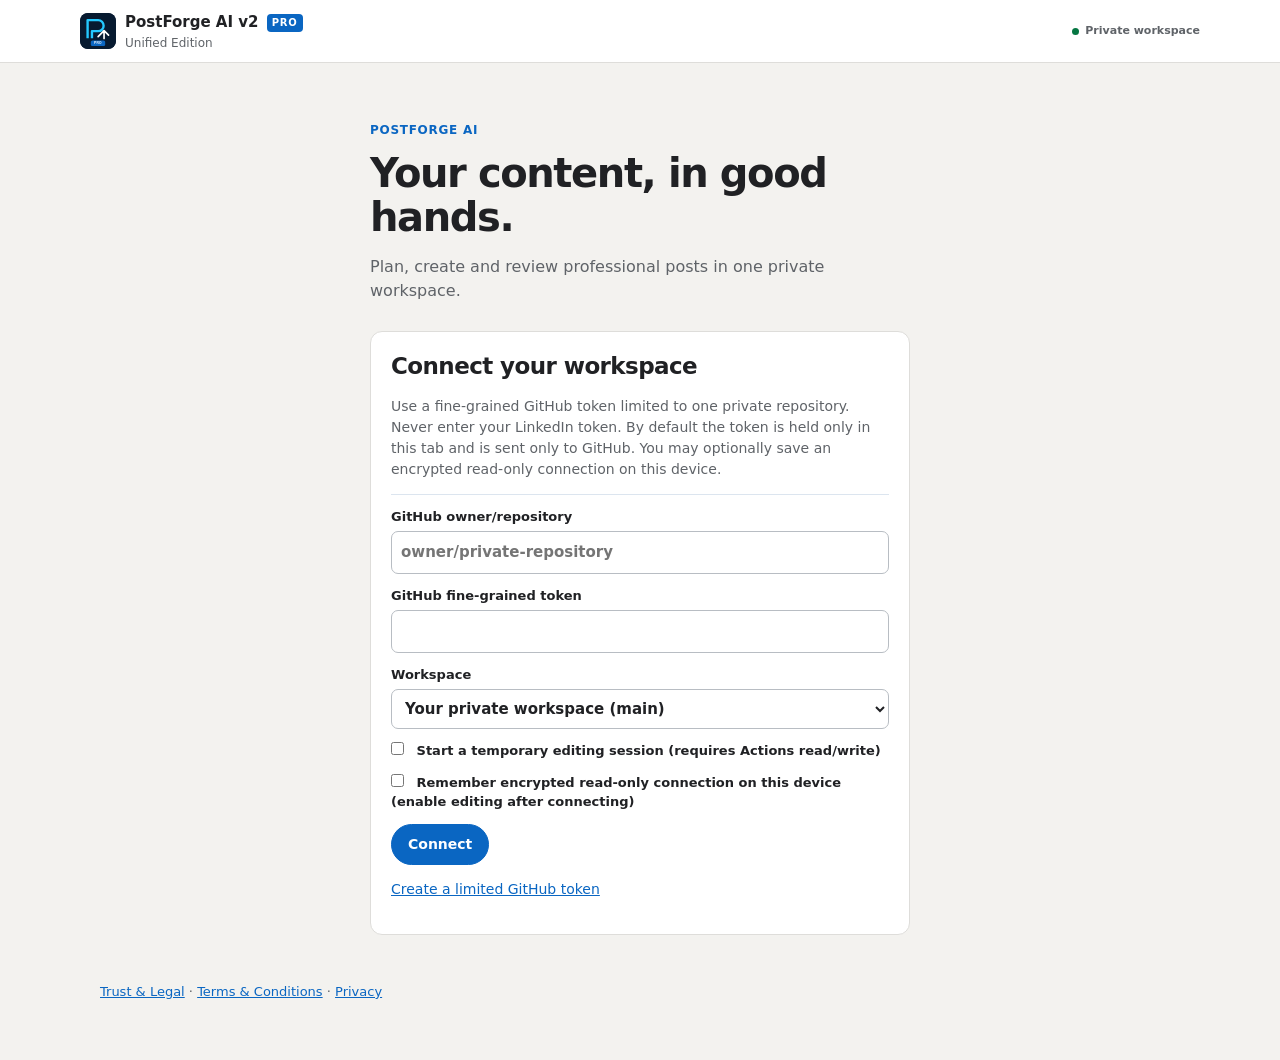
==== commit 2c14ddb8: "Deploy tested Unified Edition frontend and published post library" ====
--- a/mobile/index.html
+++ b/mobile/index.html
@@ -1,15 +1,15 @@
 <!doctype html>
-<html lang="en"><head><meta charset="utf-8"><meta name="viewport" content="width=device-width,initial-scale=1"><meta name="referrer" content="no-referrer"><meta name="theme-color" content="#ffffff"><meta http-equiv="Content-Security-Policy" content="default-src 'none'; script-src 'self'; style-src 'self'; img-src 'self' blob:; connect-src https://api.github.com; manifest-src 'self'; worker-src 'self'; base-uri 'none'; form-action 'none'; object-src 'none'"><link rel="manifest" href="./manifest.webmanifest"><title>PostForge AI V2 / Pro | Content Studio</title><link rel="stylesheet" href="./style.css"><script type="module" src="./app.mjs"></script></head>
-<body><header><div class="brand"><img class="mark" src="./logo-shared.svg" id="edition-logo" alt="PostForge AI logo"><div><strong id="edition-title">PostForge AI V2 / Pro</strong><small>Content Studio</small></div></div><span class="local"><span class="secure-dot" aria-hidden="true"></span> Private workspace</span></header>
+<html lang="en"><head><meta charset="utf-8"><meta name="viewport" content="width=device-width,initial-scale=1"><meta name="referrer" content="no-referrer"><meta name="theme-color" content="#ffffff"><meta http-equiv="Content-Security-Policy" content="default-src 'none'; script-src 'self'; style-src 'self'; img-src 'self' blob:; connect-src https://api.github.com; manifest-src 'self'; worker-src 'self'; base-uri 'none'; form-action 'none'; object-src 'none'"><link rel="manifest" href="./manifest.webmanifest"><title>PostForge AI v2 Pro — Unified Edition</title><link rel="stylesheet" href="./style.css"><script type="module" src="./app.mjs"></script></head>
+<body><header><div class="brand"><img class="mark" src="./logo-pro.svg" id="edition-logo" alt="PostForge AI logo"><div><strong id="edition-title">PostForge AI v2 <span class="brand-pro">PRO</span></strong><small>Unified Edition</small></div></div><span class="local"><span class="secure-dot" aria-hidden="true"></span> Private workspace</span></header>
 <main><section id="welcome" class="hero"><p class="eyebrow">POSTFORGE AI</p><h1>Your content, in good hands.</h1><p>Plan, create and review professional posts in one private workspace.</p></section>
 <div id="notice" role="status" aria-live="polite"></div>
-<section id="connect-panel" class="panel"><h2>Connect your workspace</h2><p>Use a fine-grained GitHub token limited to one private repository. Never enter your LinkedIn token. By default the token is held only in this tab and is sent only to GitHub. You may optionally save an encrypted read-only connection on this device.</p><section id="unlock-panel" hidden><h3>Unlock saved workspace</h3><p>Enter your separate device passphrase. Unlock starts in read-only mode.</p><form id="unlock-form"><label>Device passphrase<input id="unlock-pass" type="password" required maxlength="256" autocomplete="off"></label><button>Unlock workspace</button></form><p><button id="forget" type="button" class="secondary">Forget saved connection</button></p></section><form id="connect-form"><label>GitHub owner/repository<input id="repo" required placeholder="owner/private-repository" autocomplete="off"></label><label>GitHub fine-grained token<input id="access" type="password" required autocomplete="off" spellcheck="false"></label><label>Workspace<select id="branch"><option value="main">Installed main</option><option value="v2-core-development">Development preview (read only)</option></select></label><label><input type="checkbox" id="enable-write"> Start a temporary editing session (requires Actions read/write)</label><label id="direct-duration-field" hidden>Editing duration<select id="direct-duration"><option value="15">15 minutes (default)</option><option value="30">30 minutes</option><option value="60">1 hour</option><option value="480">8 hours</option><option value="1440">1 day</option><option value="10080">7 days</option><option value="20160">14 days</option><option value="43200">30 days</option></select></label><label><input type="checkbox" id="remember"> Remember encrypted read-only connection on this device (enable editing after connecting)</label><div id="vault-fields" hidden><label>New device passphrase<input id="vault-pass" type="password" minlength="12" maxlength="256" autocomplete="new-password"></label><label>Repeat passphrase<input id="vault-repeat" type="password" minlength="12" maxlength="256" autocomplete="new-password"></label><p>Use a unique passphrase, not your GitHub password. Avoid shared devices. A saved token remains usable until revoked or expired.</p></div><button>Connect</button></form><p><a href="https://github.com/settings/personal-access-tokens/new" target="_blank" rel="noopener noreferrer">Create a limited GitHub token</a></p></section><div id="workspace" hidden><nav class="primary-nav" aria-label="Workspace"><button type="button" data-tab="calendar" class="active" aria-current="page"><svg viewBox="0 0 24 24" fill="none" stroke="currentColor" stroke-width="1.7" stroke-linecap="round" stroke-linejoin="round" aria-hidden="true"><rect x="3" y="5" width="18" height="16" rx="2"/><path d="M7 3v4m10-4v4M3 10h18m-13 4h2m4 0h2m-8 3h2"/></svg><span>Calendar</span></button><button type="button" data-tab="research"><svg viewBox="0 0 24 24" fill="none" stroke="currentColor" stroke-width="1.7" stroke-linecap="round" stroke-linejoin="round" aria-hidden="true"><path d="M12 3l2.2 6.8L21 12l-6.8 2.2L12 21l-2.2-6.8L3 12l6.8-2.2L12 3z"/></svg><span>Research &amp; AI</span></button><button type="button" data-tab="drafts"><svg viewBox="0 0 24 24" fill="none" stroke="currentColor" stroke-width="1.7" stroke-linecap="round" stroke-linejoin="round" aria-hidden="true"><path d="M14 2H6a2 2 0 0 0-2 2v16a2 2 0 0 0 2 2h12a2 2 0 0 0 2-2V8zM14 2v6h6M8 13h8m-8 4h6"/></svg><span>Drafts</span></button><button type="button" data-tab="approval"><svg viewBox="0 0 24 24" fill="none" stroke="currentColor" stroke-width="1.7" stroke-linecap="round" stroke-linejoin="round" aria-hidden="true"><rect x="3" y="4" width="18" height="16" rx="3"/><path d="m7 12 3 3 7-7"/></svg><span>Approval</span><span id="approval-count" class="nav-count">0</span></button><button type="button" data-tab="settings"><svg viewBox="0 0 24 24" fill="none" stroke="currentColor" stroke-width="1.7" stroke-linecap="round" stroke-linejoin="round" aria-hidden="true"><circle cx="5" cy="12" r="1.5"/><circle cx="12" cy="12" r="1.5"/><circle cx="19" cy="12" r="1.5"/></svg><span>More</span></button></nav><section id="action-panel" class="panel action-panel" hidden aria-labelledby="action-title"><div class="action-heading"><span id="action-indicator" class="action-indicator" aria-hidden="true"></span><div><h3 id="action-title">Recent action</h3><p id="action-detail" role="status" aria-live="polite"></p></div></div><div class="actions"><button id="check-run" class="secondary" hidden>Check last action</button><button id="recover-run" class="secondary" hidden>Find previous action</button><button id="dismiss-action" class="secondary" hidden>Dismiss</button><a id="action-history" target="_blank" rel="noopener noreferrer" hidden>Workflow details</a></div><div id="recovery-list" hidden></div></section><div class="page-stack">
+<section id="connect-panel" class="panel"><h2>Connect your workspace</h2><p>Use a fine-grained GitHub token limited to one private repository. Never enter your LinkedIn token. By default the token is held only in this tab and is sent only to GitHub. You may optionally save an encrypted read-only connection on this device.</p><section id="unlock-panel" hidden><h3>Unlock saved workspace</h3><p>Enter your separate device passphrase. Unlock starts in read-only mode.</p><form id="unlock-form"><label>Device passphrase<input id="unlock-pass" type="password" required maxlength="256" autocomplete="off"></label><button>Unlock workspace</button></form><p><button id="forget" type="button" class="secondary">Forget saved connection</button></p></section><form id="connect-form"><label>GitHub owner/repository<input id="repo" required placeholder="owner/private-repository" autocomplete="off"></label><label>GitHub fine-grained token<input id="access" type="password" required autocomplete="off" spellcheck="false"></label><label>Workspace<select id="branch"><option value="main">Your private workspace (main)</option></select></label><label><input type="checkbox" id="enable-write"> Start a temporary editing session (requires Actions read/write)</label><label id="direct-duration-field" hidden>Editing duration<select id="direct-duration"><option value="15">15 minutes (default)</option><option value="30">30 minutes</option><option value="60">1 hour</option><option value="480">8 hours</option><option value="1440">1 day</option><option value="10080">7 days</option><option value="20160">14 days</option><option value="43200">30 days</option></select></label><label><input type="checkbox" id="remember"> Remember encrypted read-only connection on this device (enable editing after connecting)</label><div id="vault-fields" hidden><label>New device passphrase<input id="vault-pass" type="password" minlength="12" maxlength="256" autocomplete="new-password"></label><label>Repeat passphrase<input id="vault-repeat" type="password" minlength="12" maxlength="256" autocomplete="new-password"></label><p>Use a unique passphrase, not your GitHub password. Avoid shared devices. A saved token remains usable until revoked or expired.</p></div><button>Connect</button></form><p><a href="https://github.com/settings/personal-access-tokens/new" target="_blank" rel="noopener noreferrer">Create a limited GitHub token</a></p></section><div id="workspace" hidden><nav class="primary-nav" aria-label="Workspace"><button type="button" data-tab="calendar" class="active" aria-current="page"><svg viewBox="0 0 24 24" fill="none" stroke="currentColor" stroke-width="1.7" stroke-linecap="round" stroke-linejoin="round" aria-hidden="true"><rect x="3" y="5" width="18" height="16" rx="2"/><path d="M7 3v4m10-4v4M3 10h18m-13 4h2m4 0h2m-8 3h2"/></svg><span>Calendar</span></button><button type="button" data-tab="research"><svg viewBox="0 0 24 24" fill="none" stroke="currentColor" stroke-width="1.7" stroke-linecap="round" stroke-linejoin="round" aria-hidden="true"><path d="M12 3l2.2 6.8L21 12l-6.8 2.2L12 21l-2.2-6.8L3 12l6.8-2.2L12 3z"/></svg><span>Research &amp; AI</span></button><button type="button" data-tab="drafts"><svg viewBox="0 0 24 24" fill="none" stroke="currentColor" stroke-width="1.7" stroke-linecap="round" stroke-linejoin="round" aria-hidden="true"><path d="M14 2H6a2 2 0 0 0-2 2v16a2 2 0 0 0 2 2h12a2 2 0 0 0 2-2V8zM14 2v6h6M8 13h8m-8 4h6"/></svg><span>Drafts</span></button><button type="button" data-tab="approval"><svg viewBox="0 0 24 24" fill="none" stroke="currentColor" stroke-width="1.7" stroke-linecap="round" stroke-linejoin="round" aria-hidden="true"><rect x="3" y="4" width="18" height="16" rx="3"/><path d="m7 12 3 3 7-7"/></svg><span>Approval</span><span id="approval-count" class="nav-count">0</span></button><button type="button" data-tab="settings"><svg viewBox="0 0 24 24" fill="none" stroke="currentColor" stroke-width="1.7" stroke-linecap="round" stroke-linejoin="round" aria-hidden="true"><circle cx="5" cy="12" r="1.5"/><circle cx="12" cy="12" r="1.5"/><circle cx="19" cy="12" r="1.5"/></svg><span>More</span></button></nav><section id="action-panel" class="panel action-panel" hidden aria-labelledby="action-title"><div class="action-heading"><span id="action-indicator" class="action-indicator" aria-hidden="true"></span><div><h3 id="action-title">Recent action</h3><p id="action-detail" role="status" aria-live="polite"></p><div id="action-stage" class="stage-strip compact" aria-label="Request progress"></div></div></div><div class="actions"><button id="check-run" class="secondary" hidden>Check last action</button><button id="recover-run" class="secondary" hidden>Find previous action</button><button id="dismiss-action" class="secondary" hidden>Dismiss</button><a id="action-history" target="_blank" rel="noopener noreferrer" hidden>Workflow details</a></div><div id="recovery-list" hidden></div></section><div class="page-stack">
 <section id="calendar" data-page class="panel"><div class="heading"><div><h2>Content calendar</h2><p>Plan your publishing week.</p></div><button id="refresh" class="secondary">Refresh</button></div>
-<div class="metrics" id="metrics"></div><div class="controls"><label>Start date<input id="start" type="date"></label><label>Window<select id="days"><option>30</option><option>7</option><option>60</option><option>90</option></select></label><label>Status<select id="filter"><option value="">All</option><option>draft</option><option>approved</option><option>queued</option><option>published</option><option>archived</option><option>missed-review</option><option>review-claim</option><option>queue-conflict</option></select></label><label>Search<input id="search" placeholder="Topic, title or series"></label></div><div class="calendar-week"><div class="calendar-week-heading"><button type="button" id="week-prev" class="secondary" aria-label="Previous calendar week">‹</button><strong id="week-label"></strong><button type="button" id="week-next" class="secondary" aria-label="Next calendar week">›</button></div><div id="week-days" class="calendar-week-days" aria-label="Filter posts by UTC date"></div><div class="calendar-week-footer"><button type="button" id="week-all" class="secondary">All dates</button><small id="week-filter" aria-live="polite"></small></div></div><div class="section-heading"><h3>Posts</h3><button type="button" class="text-link" data-go="delivery">Delivery status ›</button></div><div id="calendar-rows"></div></section>
-<section id="drafts" data-page class="panel" hidden><div class="heading"><div><h2>Your drafts</h2><p>Open, edit or review a saved post.</p></div><button id="new">New draft</button></div><div id="draft-list"></div>
-<div class="page-footer-actions"><button type="button" class="secondary" data-go="import-page">Import drafts</button><button type="button" class="secondary" data-go="manage">Manage drafts</button></div></section><section id="compose" data-page class="panel" hidden><button type="button" class="text-link back-link" data-go="drafts">‹ Back to drafts</button><form id="draft-form"><h3 id="editor-title">Create draft</h3><div class="controls"><label>Draft ID<input name="id" required pattern="[a-z0-9][a-z0-9-]{0,47}"></label><label><span id="draft-date-label">Publication date (UTC)</span><input name="date" type="date" required></label><label>Publication time (optional)<input name="time" type="time" step="60"></label><label>Time zone<input name="schedule_zone" value="Europe/London" list="draft-zones" autocomplete="off" spellcheck="false"><datalist id="draft-zones"><option value="Europe/London"></option><option value="UTC"></option><option value="Europe/Paris"></option><option value="America/New_York"></option><option value="Asia/Kolkata"></option></datalist></label><label>Title<input name="title" required maxlength="120"></label><label>Topic<input name="topic" required maxlength="100"></label><label>Series (optional)<input name="series" pattern="[a-z0-9][a-z0-9-]{0,47}"></label></div><p id="draft-timing-preview" class="muted" role="status" aria-live="polite">Leave time blank to use the existing date-only publishing schedule.</p><p class="muted">Timed posts require the optional timed publishing workflow for reliable best-effort delivery. Saving a draft never publishes it.</p><label>Post text<textarea name="text" required maxlength="3000" rows="7"></textarea></label><label>Sources (one per line)<textarea name="sources" rows="3"></textarea></label><label><input name="remove_source_image" type="checkbox" disabled> Remove previously attached image</label><label>Visual title (optional)<input name="visual_title" maxlength="70"></label><label>Visual points (2–4 lines when using a visual)<textarea name="visual_points" rows="3"></textarea></label><button>Save draft only</button></form>
-</section><section id="import-page" data-page class="panel" hidden><button type="button" class="text-link back-link" data-go="settings">‹ Back to tools</button><form id="import-form"><h3>Import an AI content plan</h3><p>Paste a JSON array containing up to 30 draft objects.</p><textarea id="plan" rows="6" required placeholder="[]"></textarea><button>Import drafts only</button></form></section><section id="approval" data-page class="panel" hidden><div class="heading"><div><h2>Approvals</h2><p>Review content before approving. Approval alone never publishes.</p></div><button id="approval-refresh" class="secondary">Refresh</button></div><div id="approval-list"></div><section id="review" hidden><button id="back-approvals" type="button" class="text-link back-link">‹ All approvals</button><div class="review-heading"><div><p class="eyebrow">DRAFT REVIEW</p><h3 id="review-title"></h3></div><span id="review-status" class="review-badge"></span></div><p id="review-meta" class="review-meta"></p><div id="review-data" class="post-text review-copy"></div><div id="review-sources" class="review-sources"></div><p id="review-visual" class="muted"></p><p id="review-warning" class="muted"></p><div id="image-candidates" hidden></div><div id="review-actions" class="actions"></div><details class="schedule-details"><summary>Change publication time</summary><div class="controls"><label>Local date and time<input id="local-time" type="datetime-local"></label><label>IANA timezone<input id="timezone" value="Europe/London"></label><button id="schedule" class="secondary">Set requested time</button></div><p class="muted">Timing changes invalidate approval. Timed delivery is best effort and requires a separately enabled workflow.</p></details></section>
+<div class="workspace-overview"><div><p class="eyebrow">YOUR WORKSPACE</p><h3 id="workspace-stage">Connected</h3><p id="workspace-stage-detail"></p></div><button type="button" class="secondary" data-go="integrations">Setup &amp; integrations</button></div><div class="metrics" id="metrics"></div><div class="quick-actions"><button type="button" data-go="research">Create with AI</button><button type="button" class="secondary" id="calendar-new">New draft</button><button type="button" class="secondary" data-go="published-library">Published posts</button></div><div class="controls"><label>Start date<input id="start" type="date"></label><label>Window<select id="days"><option>30</option><option>7</option><option>60</option><option>90</option></select></label><label>Status<select id="filter"><option value="">All</option><option>draft</option><option>approved</option><option>queued</option><option>published</option><option>archived</option><option>missed-review</option><option>review-claim</option><option>queue-conflict</option></select></label><label>Search<input id="search" placeholder="Topic, title or series"></label></div><div class="calendar-week"><div class="calendar-week-heading"><button type="button" id="week-prev" class="secondary" aria-label="Previous calendar week">‹</button><strong id="week-label"></strong><button type="button" id="week-next" class="secondary" aria-label="Next calendar week">›</button></div><div id="week-days" class="calendar-week-days" aria-label="Filter posts by UTC date"></div><div class="calendar-week-footer"><button type="button" id="week-all" class="secondary">All dates</button><small id="week-filter" aria-live="polite"></small></div></div><div class="section-heading"><h3>Posts</h3><button type="button" class="text-link" data-go="delivery">Delivery status ›</button></div><div id="calendar-rows"></div></section>
+<section id="published-library" data-page class="panel" hidden><button type="button" class="text-link back-link" data-go="calendar">‹ Back to calendar</button><div class="heading"><div><h2>Published posts</h2><p>All confirmed publication receipts in your connected workspace, not just this calendar window.</p></div></div><label>Search published posts<input id="published-search" placeholder="Search by title, date or content"></label><div id="published-list"></div><p class="muted">Exact images are available for archived uploads. Older posts may have only a saved image, visual description or LinkedIn link.</p></section><section id="drafts" data-page class="panel" hidden><div class="heading"><div><h2>Your drafts</h2><p>Open, edit or review a saved post.</p></div><button id="new">New draft</button></div><div id="draft-list"></div>
+<div class="page-footer-actions"><button type="button" class="secondary" data-go="import-page">Import drafts</button><button type="button" class="secondary" data-go="manage">Manage drafts</button></div></section><section id="compose" data-page class="panel" hidden><button type="button" class="text-link back-link" data-go="drafts">‹ Back to drafts</button><form id="draft-form"><h3 id="editor-title">Create draft</h3><div class="controls"><label>Draft ID<input name="id" required pattern="[a-z0-9][a-z0-9-]{0,47}"></label><label><span id="draft-date-label">Publication date (UTC)</span><input name="date" type="date" required></label><label>Publication time (optional)<input name="time" type="time" step="60"></label><label>Time zone<input name="schedule_zone" value="Europe/London" list="draft-zones" autocomplete="off" spellcheck="false"><datalist id="draft-zones"><option value="Europe/London"></option><option value="UTC"></option><option value="Europe/Paris"></option><option value="America/New_York"></option><option value="Asia/Kolkata"></option></datalist></label><label>Title<input name="title" required maxlength="120"></label><label>Topic<input name="topic" required maxlength="100"></label><label>Series (optional)<input name="series" pattern="[a-z0-9][a-z0-9-]{0,47}"></label></div><p id="draft-timing-preview" class="muted" role="status" aria-live="polite">Leave time blank to use the existing date-only publishing schedule.</p><p class="muted">Timed posts require the optional timed publishing workflow for reliable best-effort delivery. Saving a draft never publishes it.</p><label>Post text<textarea name="text" required maxlength="3000" rows="7"></textarea></label><label>Sources (one per line)<textarea name="sources" rows="3"></textarea></label><label><input name="remove_source_image" type="checkbox" disabled> Remove previously attached image</label><label>Visual title (optional)<input name="visual_title" maxlength="70"></label><label>Visual points (2–4 lines when using a visual)<textarea name="visual_points" rows="3"></textarea></label><div class="visual-compose"><h4>Graphic layout preview</h4><p class="muted">Illustrative preview of your local graphic, not the exact final PNG. Theme is chosen from your content.</p><div id="compose-preview" class="visual-preview" hidden></div></div><button>Save draft only</button></form>
+</section><section id="import-page" data-page class="panel" hidden><button type="button" class="text-link back-link" data-go="settings">‹ Back to tools</button><form id="import-form"><h3>Import an AI content plan</h3><p>Paste a JSON array containing up to 30 draft objects.</p><textarea id="plan" rows="6" required placeholder="[]"></textarea><button>Import drafts only</button></form></section><section id="approval" data-page class="panel" hidden><div class="heading"><div><h2>Approvals</h2><p>Review content before approving. Approval alone never publishes.</p></div><button id="approval-refresh" class="secondary">Refresh</button></div><div id="approval-list"></div><section id="review" hidden><button id="back-approvals" type="button" class="text-link back-link">‹ All approvals</button><div class="review-heading"><div><p class="eyebrow">DRAFT REVIEW</p><h3 id="review-title"></h3></div><span id="review-status" class="review-badge"></span></div><p id="review-meta" class="review-meta"></p><div id="review-stage" class="stage-strip"></div><div id="review-data" class="post-text review-copy"></div><div id="review-sources" class="review-sources"></div><p id="review-visual" class="muted"></p><p id="review-warning" class="muted"></p><div id="image-candidates" hidden></div><div id="review-actions" class="actions"></div><details class="schedule-details"><summary>Change publication time</summary><div class="controls"><label>Local date and time<input id="local-time" type="datetime-local"></label><label>IANA timezone<input id="timezone" value="Europe/London"></label><button id="schedule" class="secondary">Set requested time</button></div><p class="muted">Timing changes invalidate approval. Timed delivery is best effort and requires a separately enabled workflow.</p></details></section>
 <p id="approval-empty" class="muted">Select a draft to review its full content.</p></section><section id="brand" data-page class="panel" hidden><h2>Brand memory</h2><p>Keep your writing context consistent across AI conversations.</p><form id="brand-form"><label>Brand name<input name="name" required></label><label>Audience<input name="audience" required></label><label>Voice<textarea name="voice" required></textarea></label><label>Goals (one per line)<textarea name="goals"></textarea></label><label>Content pillars<textarea name="pillars"></textarea></label><label>Avoid<textarea name="avoid"></textarea></label><button>Save brand</button></form></section>
-<section id="research" data-page class="panel" hidden><div class="heading"><div><h2>Create with AI</h2><p>Research a topic and make it a post.</p></div><button type="button" class="secondary" data-go="history">Activity</button></div><div class="page-footer-actions"><button type="button" class="text-link" data-go="brief-page">Use an external AI brief ›</button></div><section id="pro-panel" hidden><details class="advanced"><summary>How AI research uses your data</summary><p>Generate up to three scheduled drafts per plan. Requires configured free-tier provider keys. Topic, instructions and source excerpts are shared with AI/search providers; brand memory is shared only when selected. Review facts and image rights before publishing.</p></details><form id="pro-form"><label>Topic<input name="topic" maxlength="100" required placeholder="Free AWS cloud course"></label><label>What should the post say?<textarea name="instructions" rows="4" maxlength="1200" required placeholder="Find a free beginner course from AWS, explain what learners gain and include the official link."></textarea></label><label>Official source domains (optional, comma separated)<input name="domains" placeholder="aws.amazon.com, skillbuilder.aws"></label><fieldset id="automation-options" hidden><legend>After research</legend><label>Automation mode<select name="automation"><option value="review">Require approval (recommended)</option><option value="queue">Queue automatically at selected time</option><option value="publish">Publish immediately to LinkedIn</option></select></label><p id="automation-help" class="muted">Save drafts for review. No post is published.</p><p id="pro-image-warning" role="alert" hidden></p></fieldset><label id="smart-visual-option" hidden>Visual preference<select name="visual_mode"><option value="">Automatic detection from your instructions</option><option value="smart">Smart Auto Visual — permitted image or original graphic</option><option value="original">Original generated graphic</option><option value="source-only">Reusable source image only — hold if unavailable</option><option value="text">Text only — no image</option><option value="ai-photo" data-ai-visual hidden>AI image — photorealistic concept</option><option value="ai-illustration" data-ai-visual hidden>AI image — editorial illustration</option><option value="ai-poster" data-ai-visual hidden>AI image — poster artwork</option></select><span id="ai-visual-help" class="muted" hidden>AI image styles require the optional owner-configured Workers Free integration. Only the topic and generated headline are sent to the image provider. If disabled, unavailable or over its free quota, the existing local graphic is used instead. One AI image attempt per plan.</span></label><label id="visual-option" hidden><input name="add_visual" type="checkbox"> Attach an original generated graphic (works with automatic publishing)</label><label id="source-image-option"><input name="find_images" type="checkbox"> Find real source image candidates (approval and official domains required)</label><label>Follow-up to saved draft ID (optional)<input name="reference_id" maxlength="48" placeholder="Choose from an earlier draft" autocomplete="off"></label><div class="timing-grid"><label>Publication date<input name="date" type="date" required></label><label>Time (optional)<input name="time" type="time" step="60"></label><label class="zone-field">Time zone<input name="zone" value="Europe/London" required></label></div><label><input name="use_brand" type="checkbox"> Share my stored brand memory with the model</label><details id="pro-preferences" class="preference-panel advanced" hidden><summary>Default preferences</summary><p class="muted">Save your selected automation mode and visual preference for next time. Every publishing request still requires confirmation. No topics, tokens or draft content are stored here.</p><div class="actions"><button type="button" id="save-pro-preferences" class="secondary">Save defaults</button><button type="button" id="reset-pro-preferences" class="secondary">Reset defaults</button></div><small id="pro-preference-status" aria-live="polite"></small></details><details class="advanced"><summary>Image &amp; publishing policy</summary><p id="visual-policy-help">Smart Auto Visual uses a previously authorised image when available, otherwise a local graphic. Source-only holds an unapproved draft if no authorised image is available. Original graphics are rendered locally. Images without verified reuse permission require review. Automatic queueing uses the existing best-effort timed publisher.</p></details><div class="actions"><button>Research and generate draft</button><button id="pro-add" type="button" class="secondary">Add to upcoming plan</button></div></form><div id="pro-plan" hidden><h3>Upcoming requests (up to 3)</h3><p>These requests stay in memory until you submit the plan.</p><div id="pro-plan-list"></div><button id="pro-submit" type="button">Research all planned drafts</button></div></section></section><section id="history" data-page class="panel" hidden><button type="button" class="text-link back-link" data-go="research">‹ Back to research</button><h2>AI activity</h2><p>Review recent requests and recover safely.</p><section id="pro-recovery" hidden><p>Recent private request records. Restore failed requests for review, or open saved drafts. Never repeat an uncertain publication.</p><div id="pro-recovery-list" aria-live="polite"></div></section><p id="history-unavailable" class="muted" hidden>Request history is available with compatible V2 Pro recovery support.</p></section><section id="brief-page" data-page class="panel" hidden><button type="button" class="text-link back-link" data-go="settings">‹ Back to tools</button><h2>AI brief</h2><p>Review private workspace context before sharing with a trusted assistant.</p><button id="copy-brief">Copy AI brief</button><details class="advanced"><summary>Inspect brief</summary><pre id="brief"></pre></details></section>
+<section id="research" data-page class="panel" hidden><div class="heading"><div><h2>Create with AI</h2><p>Research a topic and make it a post.</p></div><button type="button" class="secondary" data-go="history">Activity</button></div><section class="connection-card"><h3>Choose how to create</h3><p>Use ChatGPT or another trusted assistant without Groq or Tavily. Copy a reviewed AI brief, then paste the resulting draft or import a JSON plan. Direct GitHub actions depend on your assistant's permissions.</p><div class="actions"><a href="https://chatgpt.com/plugins/github" target="_blank" rel="noopener noreferrer">Connect ChatGPT GitHub plugin</a><a href="https://chatgpt.com/" target="_blank" rel="noopener noreferrer">Open ChatGPT</a><a href="https://help.openai.com/en/articles/11145903-connecting-github-to-chatgpt" target="_blank" rel="noopener noreferrer">Connection help</a></div><div class="actions"><button type="button" class="secondary" data-go="brief-page">Prepare AI brief</button><button type="button" class="secondary" data-go="import-page">Import drafts</button><button type="button" class="secondary" data-go="integrations">Configure in-app AI</button></div></section><section id="pro-panel" hidden><details class="advanced"><summary>How AI research uses your data</summary><p>Generate up to three scheduled drafts per plan. Requires configured free-tier provider keys. Topic, instructions and source excerpts are shared with AI/search providers; brand memory is shared only when selected. Review facts and image rights before publishing.</p></details><form id="pro-form"><label>Topic<input name="topic" maxlength="100" required placeholder="Free AWS cloud course"></label><label>What should the post say?<textarea name="instructions" rows="4" maxlength="1200" required placeholder="Find a free beginner course from AWS, explain what learners gain and include the official link."></textarea></label><label>Official source domains (optional, comma separated)<input name="domains" placeholder="aws.amazon.com, skillbuilder.aws"></label><fieldset id="automation-options" hidden><legend>After research</legend><label>Automation mode<select name="automation"><option value="review">Require approval (recommended)</option><option value="queue">Queue automatically at selected time</option><option value="publish">Publish immediately to LinkedIn</option></select></label><p id="automation-help" class="muted">Save drafts for review. No post is published.</p><p id="pro-image-warning" role="alert" hidden></p></fieldset><label id="smart-visual-option" hidden>Visual preference<select name="visual_mode"><option value="">Automatic detection from your instructions</option><option value="smart">Smart Auto Visual — permitted image or original graphic</option><option value="original">Original generated graphic</option><option value="source-only">Reusable source image only — hold if unavailable</option><option value="text">Text only — no image</option><option value="ai-photo" data-ai-visual hidden>AI image — photorealistic concept</option><option value="ai-illustration" data-ai-visual hidden>AI image — editorial illustration</option><option value="ai-poster" data-ai-visual hidden>AI image — poster artwork</option></select><span id="ai-visual-help" class="muted" hidden>AI image styles require the optional owner-configured Workers Free integration. Only the topic and generated headline are sent to the image provider. If disabled, unavailable or over its free quota, the existing local graphic is used instead. One AI image attempt per plan.</span></label><label id="visual-option" hidden><input name="add_visual" type="checkbox"> Attach an original generated graphic (works with automatic publishing)</label><label id="source-image-option"><input name="find_images" type="checkbox"> Find real source image candidates (approval and official domains required)</label><label>Follow-up to saved draft ID (optional)<input name="reference_id" maxlength="48" placeholder="Choose from an earlier draft" autocomplete="off"></label><div class="timing-grid"><label>Publication date<input name="date" type="date" required></label><label>Time (optional)<input name="time" type="time" step="60"></label><label class="zone-field">Time zone<input name="zone" value="Europe/London" required></label></div><label><input name="use_brand" type="checkbox"> Share my stored brand memory with the model</label><details id="pro-preferences" class="preference-panel advanced" hidden><summary>Default preferences</summary><p class="muted">Save your selected automation mode and visual preference for next time. Every publishing request still requires confirmation. No topics, tokens or draft content are stored here.</p><div class="actions"><button type="button" id="save-pro-preferences" class="secondary">Save defaults</button><button type="button" id="reset-pro-preferences" class="secondary">Reset defaults</button></div><small id="pro-preference-status" aria-live="polite"></small></details><details class="advanced"><summary>Image &amp; publishing policy</summary><p id="visual-policy-help">Smart Auto Visual uses a previously authorised image when available, otherwise a local graphic. Source-only holds an unapproved draft if no authorised image is available. Original graphics are rendered locally. Images without verified reuse permission require review. Automatic queueing uses the existing best-effort timed publisher.</p></details><div class="actions"><button>Research and generate draft</button><button id="pro-add" type="button" class="secondary">Add to upcoming plan</button></div></form><div id="pro-plan" hidden><h3>Upcoming requests (up to 3)</h3><p>These requests stay in memory until you submit the plan.</p><div id="pro-plan-list"></div><button id="pro-submit" type="button">Research all planned drafts</button></div></section></section><section id="history" data-page class="panel" hidden><button type="button" class="text-link back-link" data-go="research">‹ Back to research</button><h2>AI activity</h2><p>Review recent requests and recover safely.</p><section id="pro-recovery" hidden><p>Recent private request records. Restore failed requests for review, or open saved drafts. Never repeat an uncertain publication.</p><div id="pro-recovery-list" aria-live="polite"></div></section><p id="history-unavailable" class="muted" hidden>Request history is available with compatible V2 Pro recovery support.</p></section><section id="brief-page" data-page class="panel" hidden><button type="button" class="text-link back-link" data-go="settings">‹ Back to tools</button><h2>AI brief</h2><p>Review private workspace context before sharing with a trusted assistant.</p><button id="copy-brief">Copy AI brief</button><div class="actions"><a href="https://chatgpt.com/plugins/github" target="_blank" rel="noopener noreferrer">Connect ChatGPT GitHub plugin</a><a href="https://chatgpt.com/" target="_blank" rel="noopener noreferrer">Open ChatGPT</a><a href="https://help.openai.com/en/articles/11145903-connecting-github-to-chatgpt" target="_blank" rel="noopener noreferrer">Connection help</a></div><p>Inspect the brief before sharing. No private data or token is sent when opening these links.</p><details class="advanced"><summary>Inspect brief</summary><pre id="brief"></pre></details></section>
 <section id="health" data-page class="panel" hidden><h2>Publishing health</h2><p>Based on local publication receipts, not LinkedIn analytics. Uncertain claims require manual review.</p><div id="health-summary" class="metrics"></div><details class="advanced"><summary>Technical details</summary><pre id="health-data"></pre></details></section>
-<section id="delivery" data-page class="panel" hidden><button type="button" class="text-link back-link" data-go="calendar">‹ Back to calendar</button><h2>Delivery</h2><p>Scheduled posts and items needing attention.</p><div class="delivery-summary"><h3>Publishing status</h3><div id="delivery-info" aria-live="polite"></div></div></section><section id="manage" data-page class="panel" hidden><button type="button" class="text-link back-link" data-go="drafts">‹ Back to drafts</button><h2>Manage drafts</h2><div id="bulk-delete" hidden><h3>Manage unwanted drafts</h3><p>Select unqueued drafts to remove from the current workspace. Git history is retained.</p><div id="delete-list"></div><button id="delete-selected" type="button" class="secondary">Delete selected drafts</button></div><p id="manage-unavailable" hidden>Draft removal requires a compatible V2 installation.</p></section><section id="settings" data-page class="panel" hidden><h2>Workspace settings</h2><p class="page-subtitle">Connection, preferences and tools.</p><div id="connection" hidden class="connection-card"><div id="connection-label"></div><p id="access-explanation"></p><p id="upgrade-guide" hidden><a href="https://github.com/SalamCircle/postforge-ai/blob/main/docs/V2-ROADMAP.md" target="_blank" rel="noopener noreferrer">View V2 availability and upgrade guidance</a> — no automatic upgrade is triggered.</p><div class="actions"><button id="settings-refresh" type="button" class="secondary">Refresh workspace</button><button id="disconnect" class="secondary">Disconnect</button><button id="enable-edit" class="secondary" hidden>Enable editing</button><button id="lock-edit" class="secondary" hidden>Return to read only</button></div><form id="edit-session" hidden><h3>Temporary editing authorization</h3><p>Use a separate fine-grained GitHub token for this same private repository, with Contents read-only and Actions read/write. Choose how long editing remains active. By default the token stays in memory. You may explicitly save an encrypted authorization on a trusted personal device. GitHub token expiry and permissions apply independently. Actions write can dispatch other workflows.</p><label>Editing token<input id="edit-access" type="password" required autocomplete="off" spellcheck="false"></label><label>Editing duration<select id="edit-duration"><option value="15">15 minutes (default)</option><option value="30">30 minutes</option><option value="60">1 hour</option><option value="480">8 hours</option><option value="1440">1 day</option><option value="10080">7 days</option><option value="20160">14 days</option><option value="43200">30 days</option></select></label><label><input type="checkbox" id="remember-edit"> Remember encrypted editing authorization for the selected duration</label><div id="edit-vault-fields" hidden><label>Editing vault passphrase<input id="edit-pass" type="password" minlength="12" maxlength="256" autocomplete="new-password"></label><label>Repeat passphrase<input id="edit-repeat" type="password" minlength="12" maxlength="256" autocomplete="new-password"></label><p>Use a strong, unique passphrase. Longer durations increase exposure if your device or this website is compromised. Each unlock still requires your passphrase.</p></div><div class="actions"><button>Authorize editing</button><button id="cancel-edit" type="button" class="secondary">Cancel</button></div></form><form id="saved-edit-form" hidden><h3>Unlock saved editing authorization</h3><label>Editing vault passphrase<input id="saved-edit-pass" type="password" required maxlength="256" autocomplete="off"></label><div class="actions"><button>Unlock editing</button><button id="forget-edit" type="button" class="secondary">Forget saved editing token</button></div></form><p id="editing-expiry" hidden></p><a id="runs-link" target="_blank" rel="noopener noreferrer">Open GitHub workflow history</a></div><div class="tool-list"><button type="button" class="tool-link" data-go="brand"><span><strong>Brand profile</strong><small>Audience, voice and content pillars</small></span><span aria-hidden="true">›</span></button><button type="button" class="tool-link" data-go="history"><span><strong>AI activity</strong><small>Request history and recovery</small></span><span aria-hidden="true">›</span></button><button type="button" class="tool-link" data-go="delivery"><span><strong>Delivery</strong><small>Upcoming and overdue posts</small></span><span aria-hidden="true">›</span></button><button type="button" class="tool-link" data-go="health"><span><strong>Publishing health</strong><small>Receipts and unresolved claims</small></span><span aria-hidden="true">›</span></button><button type="button" class="tool-link" data-go="brief-page"><span><strong>AI brief</strong><small>Inspect or copy workspace context</small></span><span aria-hidden="true">›</span></button><button type="button" class="tool-link" data-go="import-page"><span><strong>Import content</strong><small>Bring in a structured draft plan</small></span><span aria-hidden="true">›</span></button><button type="button" class="tool-link" data-go="manage"><span><strong>Manage drafts</strong><small>Remove unwanted unpublished drafts</small></span><span aria-hidden="true">›</span></button></div><details class="advanced"><summary>Privacy &amp; publishing information</summary><p>Actions run in your private GitHub repository. Queued posts may publish later. No plaintext credentials or private post content are saved in browser storage. Optional encrypted authorizations can be forgotten on this device. Live comments and reactions require separately approved LinkedIn permissions.</p></details></section></div></div><dialog id="post-dialog" aria-labelledby="post-title"><div class="heading"><h2 id="post-title">Saved post</h2><button id="close-post" class="secondary" type="button" aria-label="Close post">Close</button></div><p id="post-meta"></p><div id="post-text" class="post-text"></div><p id="post-visual"></p><div class="actions"><button id="copy-post" type="button" class="secondary">Copy full post</button><a id="linkedin-post" target="_blank" rel="noopener noreferrer" hidden>View on LinkedIn</a></div><p id="post-copy-status" role="status"></p></dialog><dialog id="action-dialog" aria-labelledby="confirm-title"><form method="dialog" class="confirm-form"><p class="eyebrow">REVIEWED ACTION</p><h2 id="confirm-title"></h2><p id="confirm-text"></p><div class="actions"><button id="confirm-cancel" class="secondary" value="cancel" autofocus>Cancel</button><button id="confirm-accept" value="confirm">Confirm</button></div></form></dialog><footer aria-label="Legal information"><p><a href="./trust.html" target="_blank" rel="noopener noreferrer">Trust &amp; Legal</a> · <a href="./terms.html" target="_blank" rel="noopener noreferrer">Terms &amp; Conditions</a> · <a href="./privacy.html" target="_blank" rel="noopener noreferrer">Privacy</a></p></footer></main></body></html>+<section id="delivery" data-page class="panel" hidden><button type="button" class="text-link back-link" data-go="calendar">‹ Back to calendar</button><h2>Delivery</h2><p>Scheduled posts and items needing attention.</p><div class="delivery-summary"><h3>Publishing status</h3><div id="delivery-info" aria-live="polite"></div></div></section><section id="manage" data-page class="panel" hidden><button type="button" class="text-link back-link" data-go="drafts">‹ Back to drafts</button><h2>Manage drafts</h2><div id="bulk-delete" hidden><h3>Manage unwanted drafts</h3><p>Select unqueued drafts to remove from the current workspace. Git history is retained.</p><div id="delete-list"></div><button id="delete-selected" type="button" class="secondary">Delete selected drafts</button></div><p id="manage-unavailable" hidden>Draft removal requires a compatible V2 installation.</p></section><section id="integrations" data-page class="panel" hidden><button type="button" class="text-link back-link" data-go="settings">‹ Back to tools</button><h2>Integrations &amp; features</h2><p>One product, optional connections. Installed capability does not prove a key is configured, valid or free to use.</p><div class="setup-progress" id="setup-progress" aria-live="polite"></div><div class="tool-list" id="integration-status" aria-live="polite"></div><section class="connection-card"><h3>ChatGPT or external AI</h3><p>No Groq or Tavily keys required for this route. Connect only your own repository, inspect the AI brief and review drafts before publication.</p><div class="actions"><a href="https://chatgpt.com/plugins/github" target="_blank" rel="noopener noreferrer">Connect ChatGPT GitHub plugin</a><a href="https://chatgpt.com/" target="_blank" rel="noopener noreferrer">Open ChatGPT</a><a href="https://help.openai.com/en/articles/11145903-connecting-github-to-chatgpt" target="_blank" rel="noopener noreferrer">Connection help</a></div><div class="actions"><button type="button" class="secondary" data-go="brief-page">Prepare AI brief</button><button type="button" class="secondary" data-go="import-page">Import drafts</button></div></section><section class="connection-card"><h3>Optional integrated AI</h3><p>Research uses both Groq and Tavily in the current runtime. Advanced AI artwork also needs a separately configured Workers Free integration. Local graphics need no image API.</p><div class="actions"><a href="https://console.groq.com/keys" target="_blank" rel="noopener noreferrer">Groq keys</a><a href="https://app.tavily.com/home" target="_blank" rel="noopener noreferrer">Tavily keys</a><a href="https://developers.cloudflare.com/workers-ai/get-started/rest-api/" target="_blank" rel="noopener noreferrer">Artwork setup</a></div><p>Store keys only in your own private GitHub Actions secrets. The browser never reads provider credentials.</p><div class="actions"><a id="integration-secrets" target="_blank" rel="noopener noreferrer">Open repository secrets</a><a id="integration-variables" target="_blank" rel="noopener noreferrer">Open repository variables</a><a id="integration-check" target="_blank" rel="noopener noreferrer" hidden>Check configuration (no provider calls)</a><a id="integration-verify" target="_blank" rel="noopener noreferrer" hidden>Verify AI providers (uses quota)</a><a id="integration-guide" target="_blank" rel="noopener noreferrer" hidden>Visual setup guide</a></div><p class="muted">Check your included Actions minutes and provider billing settings before running checks or enabling automation. Never add a payment method to meet a setup requirement.</p></section></section><section id="settings" data-page class="panel" hidden><h2>Workspace settings</h2><p class="page-subtitle">Connection, preferences and tools.</p><div id="connection" hidden class="connection-card"><div id="connection-label"></div><p id="access-explanation"></p><p id="upgrade-guide" hidden><a href="https://github.com/SalamCircle/postforge-ai/blob/main/docs/V2-ROADMAP.md" target="_blank" rel="noopener noreferrer">View legacy installation compatibility guidance</a> — no automatic upgrade is triggered.</p><div class="actions"><button id="settings-refresh" type="button" class="secondary">Refresh workspace</button><button id="disconnect" class="secondary">Disconnect</button><button id="enable-edit" class="secondary" hidden>Enable editing</button><button id="lock-edit" class="secondary" hidden>Return to read only</button></div><form id="edit-session" hidden><h3>Temporary editing authorization</h3><p>Use a separate fine-grained GitHub token for this same private repository, with Contents read-only and Actions read/write. Choose how long editing remains active. By default the token stays in memory. You may explicitly save an encrypted authorization on a trusted personal device. GitHub token expiry and permissions apply independently. Actions write can dispatch other workflows.</p><label>Editing token<input id="edit-access" type="password" required autocomplete="off" spellcheck="false"></label><label>Editing duration<select id="edit-duration"><option value="15">15 minutes (default)</option><option value="30">30 minutes</option><option value="60">1 hour</option><option value="480">8 hours</option><option value="1440">1 day</option><option value="10080">7 days</option><option value="20160">14 days</option><option value="43200">30 days</option></select></label><label><input type="checkbox" id="remember-edit"> Remember encrypted editing authorization for the selected duration</label><div id="edit-vault-fields" hidden><label>Editing vault passphrase<input id="edit-pass" type="password" minlength="12" maxlength="256" autocomplete="new-password"></label><label>Repeat passphrase<input id="edit-repeat" type="password" minlength="12" maxlength="256" autocomplete="new-password"></label><p>Use a strong, unique passphrase. Longer durations increase exposure if your device or this website is compromised. Each unlock still requires your passphrase.</p></div><div class="actions"><button>Authorize editing</button><button id="cancel-edit" type="button" class="secondary">Cancel</button></div></form><form id="saved-edit-form" hidden><h3>Unlock saved editing authorization</h3><label>Editing vault passphrase<input id="saved-edit-pass" type="password" required maxlength="256" autocomplete="off"></label><div class="actions"><button>Unlock editing</button><button id="forget-edit" type="button" class="secondary">Forget saved editing token</button></div></form><p id="editing-expiry" hidden></p><a id="runs-link" target="_blank" rel="noopener noreferrer">Open GitHub workflow history</a></div><div class="tool-list"><button type="button" class="tool-link" data-go="published-library"><span><strong>Published posts</strong><small>Confirmed posts and available images</small></span><span aria-hidden="true">›</span></button><button type="button" class="tool-link" data-go="integrations"><span><strong>Integrations &amp; features</strong><small>Configure only the capabilities you want</small></span><span aria-hidden="true">›</span></button><button type="button" class="tool-link" data-go="brand"><span><strong>Brand profile</strong><small>Audience, voice and content pillars</small></span><span aria-hidden="true">›</span></button><button type="button" class="tool-link" data-go="history"><span><strong>AI activity</strong><small>Request history and recovery</small></span><span aria-hidden="true">›</span></button><button type="button" class="tool-link" data-go="delivery"><span><strong>Delivery</strong><small>Upcoming and overdue posts</small></span><span aria-hidden="true">›</span></button><button type="button" class="tool-link" data-go="health"><span><strong>Publishing health</strong><small>Receipts and unresolved claims</small></span><span aria-hidden="true">›</span></button><button type="button" class="tool-link" data-go="brief-page"><span><strong>AI brief</strong><small>Inspect or copy workspace context</small></span><span aria-hidden="true">›</span></button><button type="button" class="tool-link" data-go="import-page"><span><strong>Import content</strong><small>Bring in a structured draft plan</small></span><span aria-hidden="true">›</span></button><button type="button" class="tool-link" data-go="manage"><span><strong>Manage drafts</strong><small>Remove unwanted unpublished drafts</small></span><span aria-hidden="true">›</span></button></div><details class="advanced"><summary>Privacy &amp; publishing information</summary><p>Actions run in your private GitHub repository. Queued posts may publish later. No plaintext credentials or private post content are saved in browser storage. Optional encrypted authorizations can be forgotten on this device. Live comments and reactions require separately approved LinkedIn permissions.</p></details></section></div></div><dialog id="post-dialog" aria-labelledby="post-title"><div class="heading"><h2 id="post-title">Saved post</h2><button id="close-post" class="secondary" type="button" aria-label="Close post">Close</button></div><p id="post-meta"></p><div id="post-stage" class="stage-strip"></div><div id="post-text" class="post-text"></div><p id="post-visual"></p><div id="post-media" class="post-media" hidden><p id="post-media-status" role="status"></p><button id="load-post-media" type="button" class="secondary" hidden>Load saved image</button><img id="post-media-image" class="reviewed-source-image" alt="Saved post image" hidden></div><div class="actions"><button id="copy-post" type="button" class="secondary">Copy full post</button><a id="linkedin-post" target="_blank" rel="noopener noreferrer" hidden>View on LinkedIn</a></div><p id="post-copy-status" role="status"></p></dialog><dialog id="action-dialog" aria-labelledby="confirm-title"><form method="dialog" class="confirm-form"><p class="eyebrow">REVIEWED ACTION</p><h2 id="confirm-title"></h2><p id="confirm-text"></p><div class="actions"><button id="confirm-cancel" class="secondary" value="cancel" autofocus>Cancel</button><button id="confirm-accept" value="confirm">Confirm</button></div></form></dialog><footer aria-label="Legal information"><p><a href="./trust.html" target="_blank" rel="noopener noreferrer">Trust &amp; Legal</a> · <a href="./terms.html" target="_blank" rel="noopener noreferrer">Terms &amp; Conditions</a> · <a href="./privacy.html" target="_blank" rel="noopener noreferrer">Privacy</a></p></footer></main></body></html>
--- a/mobile/style.css
+++ b/mobile/style.css
@@ -42,3 +42,8 @@
 @media(min-width:760px){.controls{grid-template-columns:repeat(4,minmax(0,1fr))}.timing-grid{grid-template-columns:repeat(3,minmax(0,1fr))}.timing-grid .zone-field{grid-column:auto}.tool-list{grid-template-columns:repeat(2,minmax(0,1fr));column-gap:24px}.page-stack>.panel{padding:24px}}
 @media(max-width:719px){header{min-height:54px;padding:8px 14px}.brand strong{font-size:14px}.mark{width:32px;height:32px}main{padding:10px 10px 24px}.workspace-connected main{padding-bottom:calc(86px + env(safe-area-inset-bottom))}.primary-nav{position:fixed;bottom:0;top:auto;left:0;right:0;max-width:none;border:0;border-top:1px solid var(--line);border-radius:0;box-shadow:0 -2px 10px #2021240a;padding:3px 4px calc(3px + env(safe-area-inset-bottom));z-index:30}.primary-nav button{min-height:58px;flex-direction:column;gap:3px;padding:4px 2px;font-size:10px;letter-spacing:0}.primary-nav button.active{box-shadow:inset 0 3px var(--blue);background:#fff}.primary-nav button svg{width:23px;height:23px}.primary-nav .nav-count{position:absolute;top:3px;left:calc(50% + 8px)}.panel,.page-stack>.panel{padding:15px;margin:8px 0;border-radius:10px}h2{font-size:21px}.heading{margin-bottom:10px}.heading p{font-size:13px}.local{font-size:10px}.metric{padding:8px}.metric strong{font-size:22px}.metric small{font-size:10px}.row button.secondary{min-height:42px;padding:6px 11px}.date{width:43px;font-size:11px}.row{gap:8px}.controls{gap:8px}.calendar-day{min-height:53px}.calendar-day strong{font-size:15px}.calendar-day small{font-size:9px}input,textarea,select{font-size:16px}button{min-height:44px}.text-link{min-height:40px}.action-panel .actions{gap:6px}.action-panel .actions button{min-height:40px}#review-actions button{flex:1 1 42%;white-space:normal}.review-copy{padding:12px}#action-dialog,#post-dialog{border-radius:12px;max-height:85dvh}.hero{margin-top:8px}html{scroll-padding-top:62px;scroll-padding-bottom:80px}}
 @media(max-width:359px){.local{display:none}.primary-nav button{font-size:9px}.calendar-day small{font-size:8px}.controls,.timing-grid{grid-template-columns:1fr}.timing-grid .zone-field{grid-column:auto}}
+
+/* Unified workspace: focused navigation, verified stages and saved media. */
+.brand-pro{display:inline-flex;align-items:center;vertical-align:middle;font-size:10px;line-height:1;letter-spacing:.08em;font-weight:750;color:#fff;background:#0a66c2;border-radius:4px;padding:4px 5px;margin-left:3px}
+.workspace-overview{display:flex;align-items:center;justify-content:space-between;gap:12px;background:#f2f7fc;border:1px solid #d8e6f3;border-radius:12px;padding:14px 16px;margin:14px 0}.workspace-overview h3{margin:4px 0;color:#17344d}.workspace-overview p{font-size:12px;margin:3px 0}.workspace-overview .eyebrow{color:#0a66c2;letter-spacing:.08em;font-weight:750}.quick-actions{display:flex;flex-wrap:wrap;gap:8px;margin:14px 0}.stage-strip{display:grid;grid-template-columns:repeat(4,minmax(0,1fr));gap:5px;margin:12px 0}.stage-strip.compact{grid-template-columns:repeat(3,minmax(0,1fr));margin:8px 0}.stage-step{padding:7px 3px;border-radius:6px;text-align:center;background:#f2f3f5;color:#56616d;font-size:11px;line-height:1.3;font-weight:650;border:1px solid transparent}.stage-step[data-state=complete]{background:#e7f3ec;color:#17643c}.stage-step[data-state=current]{background:#e8f2fc;border-color:#87b8e7;color:#095aa7}.stage-step[data-state=attention]{background:#fff2e7;border-color:#e7b481;color:#8b4607}.stage-message{grid-column:1/-1;margin:2px 0;font-size:12px}.setup-progress{display:grid;gap:7px;margin:12px 0;padding:12px;background:#f7f9fc;border-radius:10px}.setup-step{display:flex;align-items:center;gap:10px}.setup-mark{display:grid;place-items:center;border:1px solid #c5d5e6;border-radius:50%;width:24px;height:24px;color:#0a66c2;font-weight:750;flex:none}.setup-step strong,.setup-step small{display:block;font-size:13px}.setup-step small{font-size:12px;color:var(--sub)}.published-card{border:1px solid var(--line);padding:16px;border-radius:12px;margin:10px 0;overflow-wrap:anywhere}.published-card-meta{display:flex;align-items:center;gap:8px}.published-label{color:#17643c;background:#e8f4ec;font-size:11px;border-radius:5px;padding:4px 7px;font-weight:700}.published-card h3{margin:10px 0 6px}.published-card p{margin:6px 0;white-space:pre-line}.published-card button{display:block;margin-top:10px}.post-media{margin:12px 0;border:1px solid var(--line);border-radius:10px;padding:12px}.post-media p{font-size:12px;margin:0 0 8px}.post-media img{width:100%;height:auto;max-height:65vh;object-fit:contain;border-radius:8px}.visual-compose{margin:14px 0}.visual-preview{background:#10263a;color:#f4faff;padding:18px;border-radius:12px;max-width:460px;margin:10px auto;overflow-wrap:anywhere}.visual-preview[data-theme=cloud]{background:#153a40}.visual-preview[data-theme=ai]{background:#27224c}.visual-preview[data-theme=security]{background:#0b2339}.visual-preview h3{color:white;font-size:clamp(20px,4vw,28px);margin:18px 0}.visual-preview-head{display:flex;justify-content:space-between;font-size:12px;letter-spacing:.08em;color:#b9e6f9}.visual-preview-head span{border:1px solid currentColor;border-radius:6px;padding:2px 5px}.visual-preview-row{display:flex;align-items:center;gap:12px;padding:12px;margin:8px 0;border-radius:8px;background:#ffffff14;border:1px solid #ffffff26}.visual-preview-row strong{color:#81d9ef;font-size:22px;flex:none}.visual-preview-row span{font-size:14px}.visual-preview small{display:block;margin-top:14px;color:#c5d8e7;font-size:11px;letter-spacing:.07em}.tool-link:has(>span:only-child)>span:last-child{font-size:inherit;color:inherit;line-height:normal}
+@media(max-width:719px){.workspace-overview{align-items:flex-start;flex-direction:column;padding:12px}.workspace-overview button{width:100%}.quick-actions{gap:6px}.quick-actions button{flex:1 1 auto;min-height:42px;padding:8px 10px;font-size:12px}.stage-step{font-size:10px}.brand-pro{font-size:9px;padding:3px 4px;margin-left:2px}.published-card{padding:12px}}
